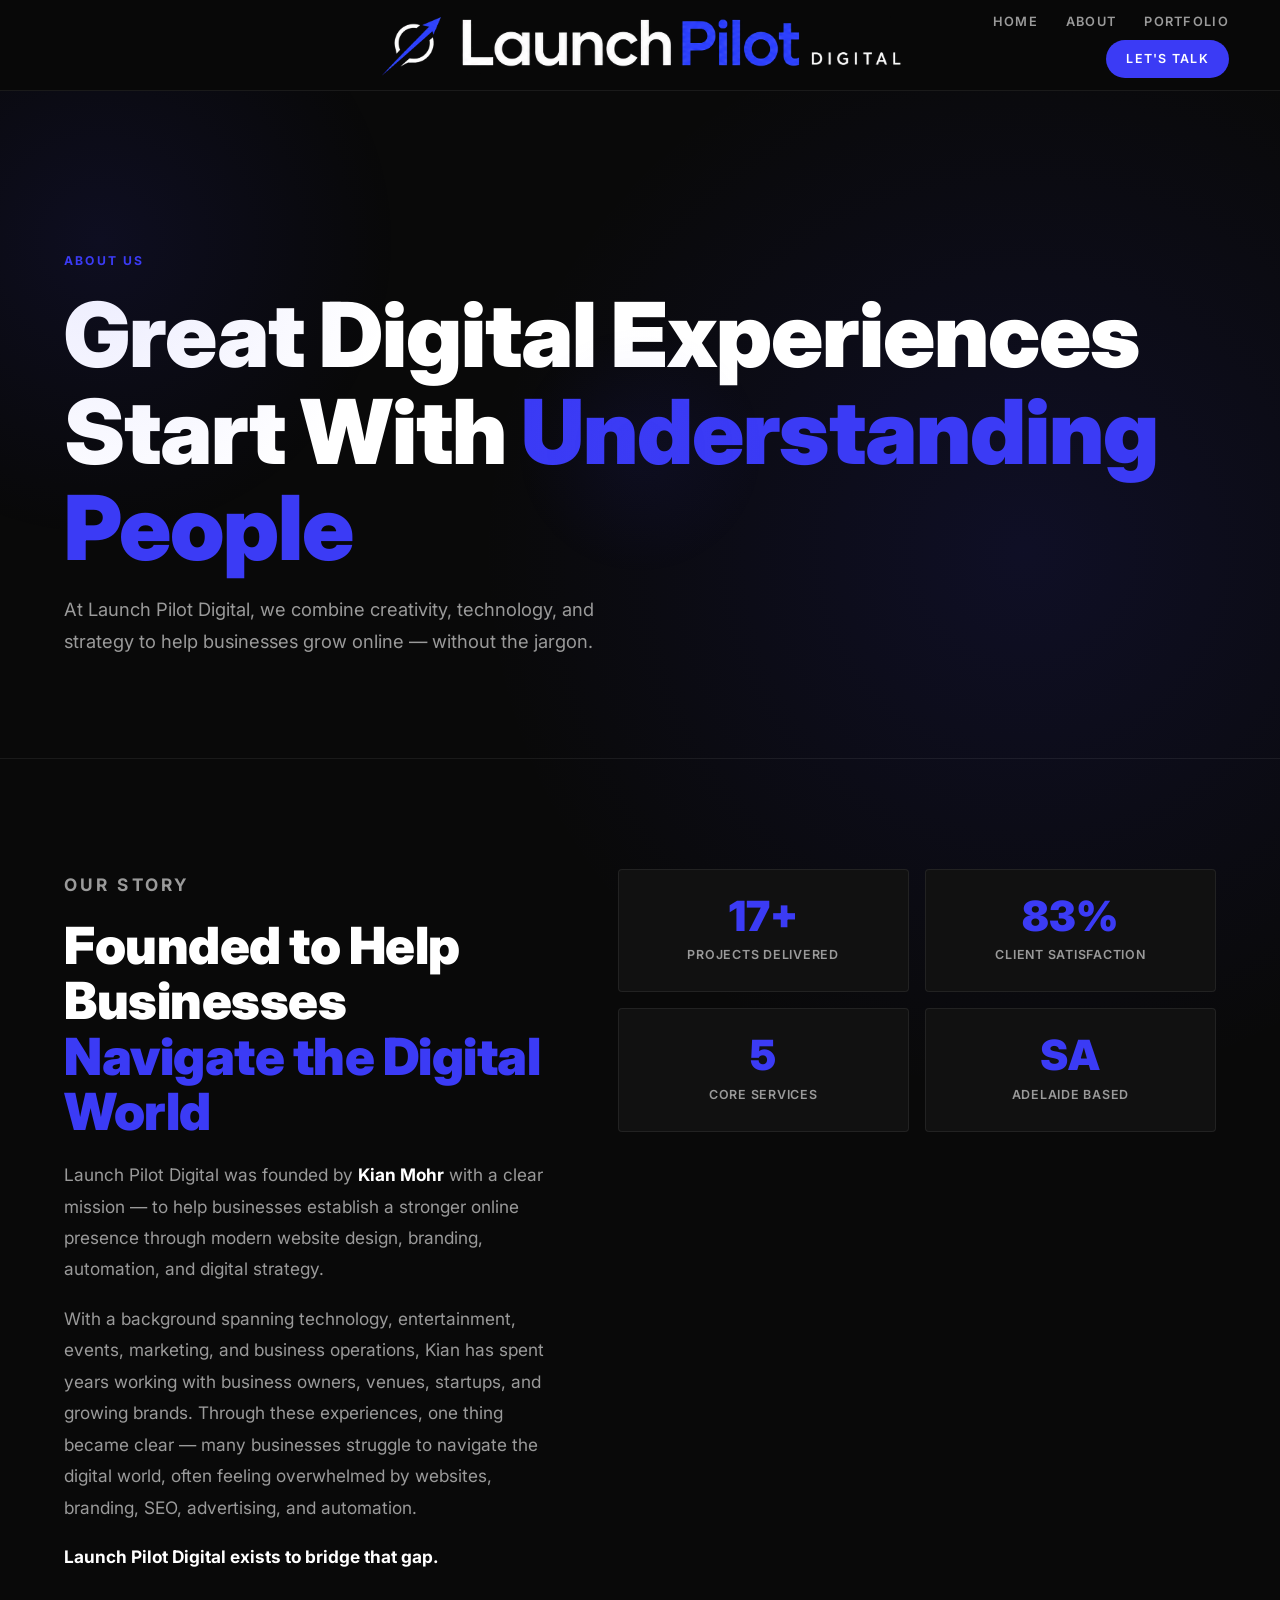
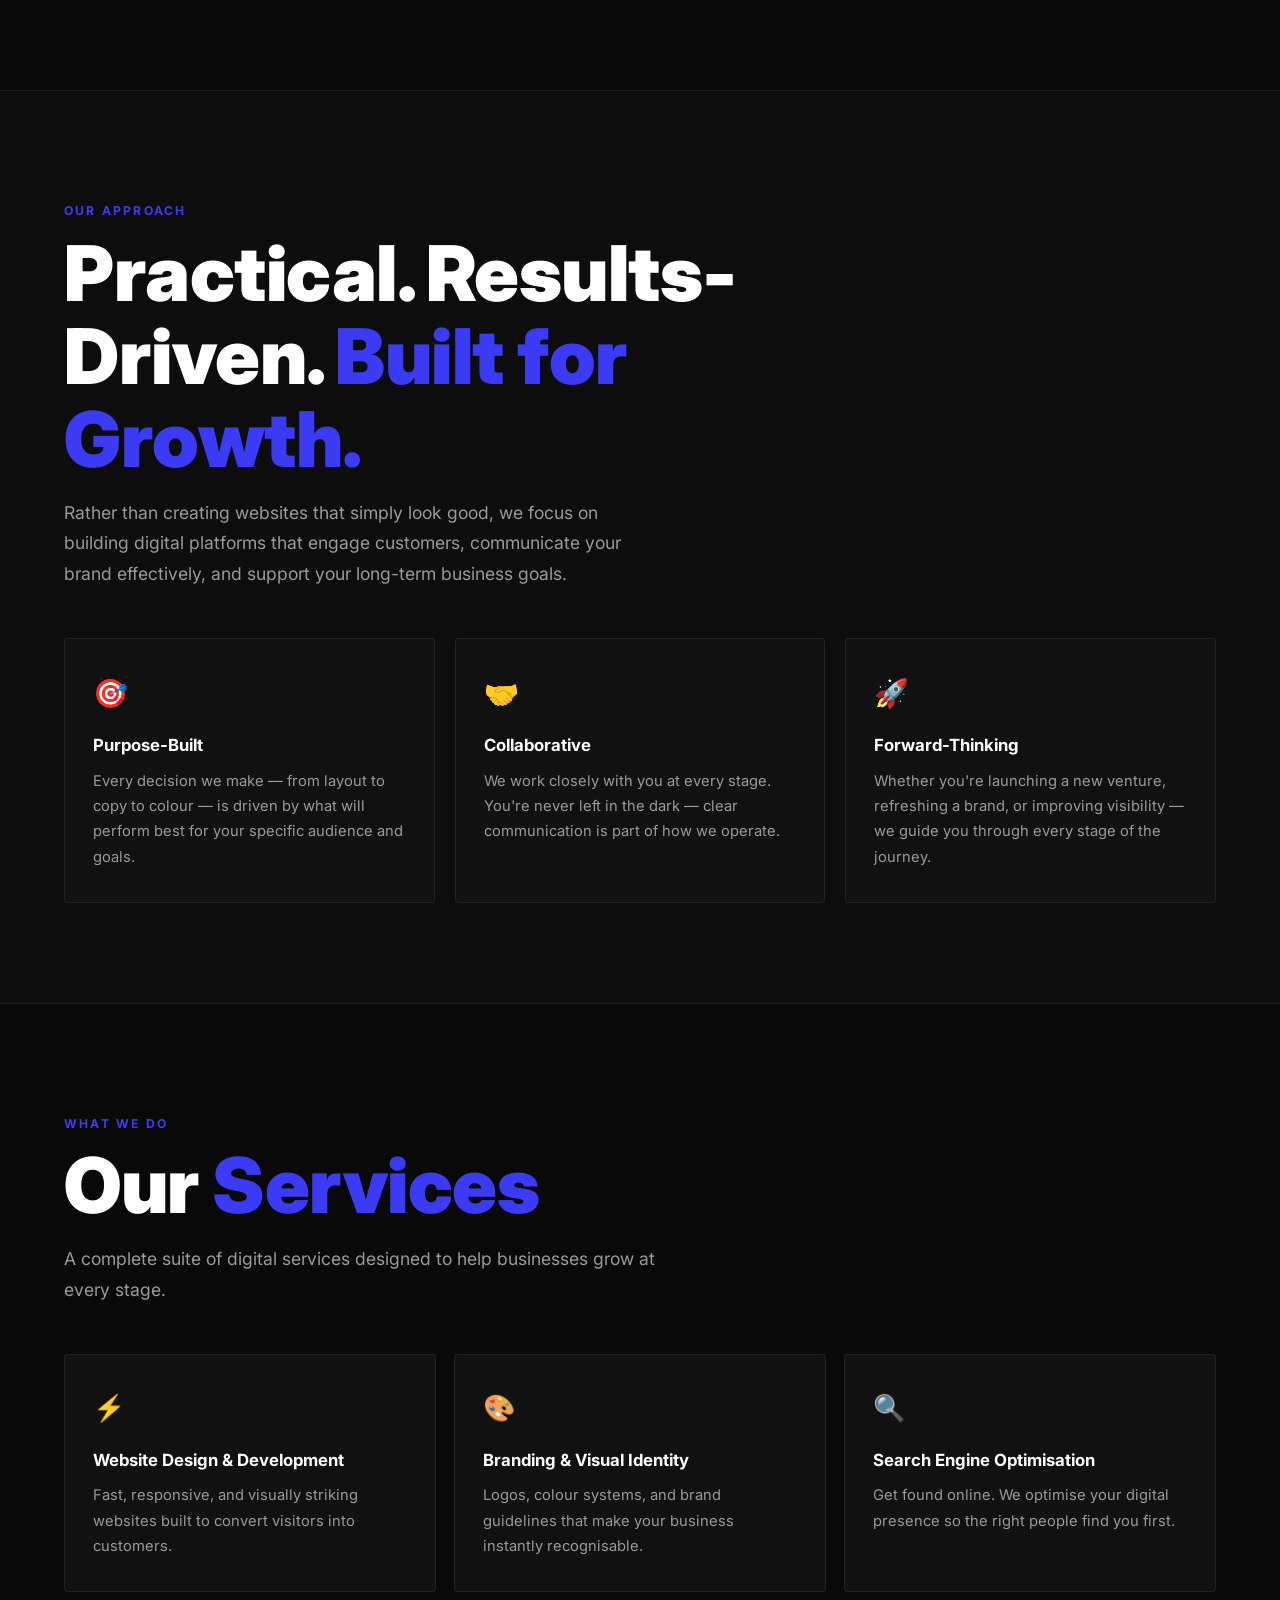
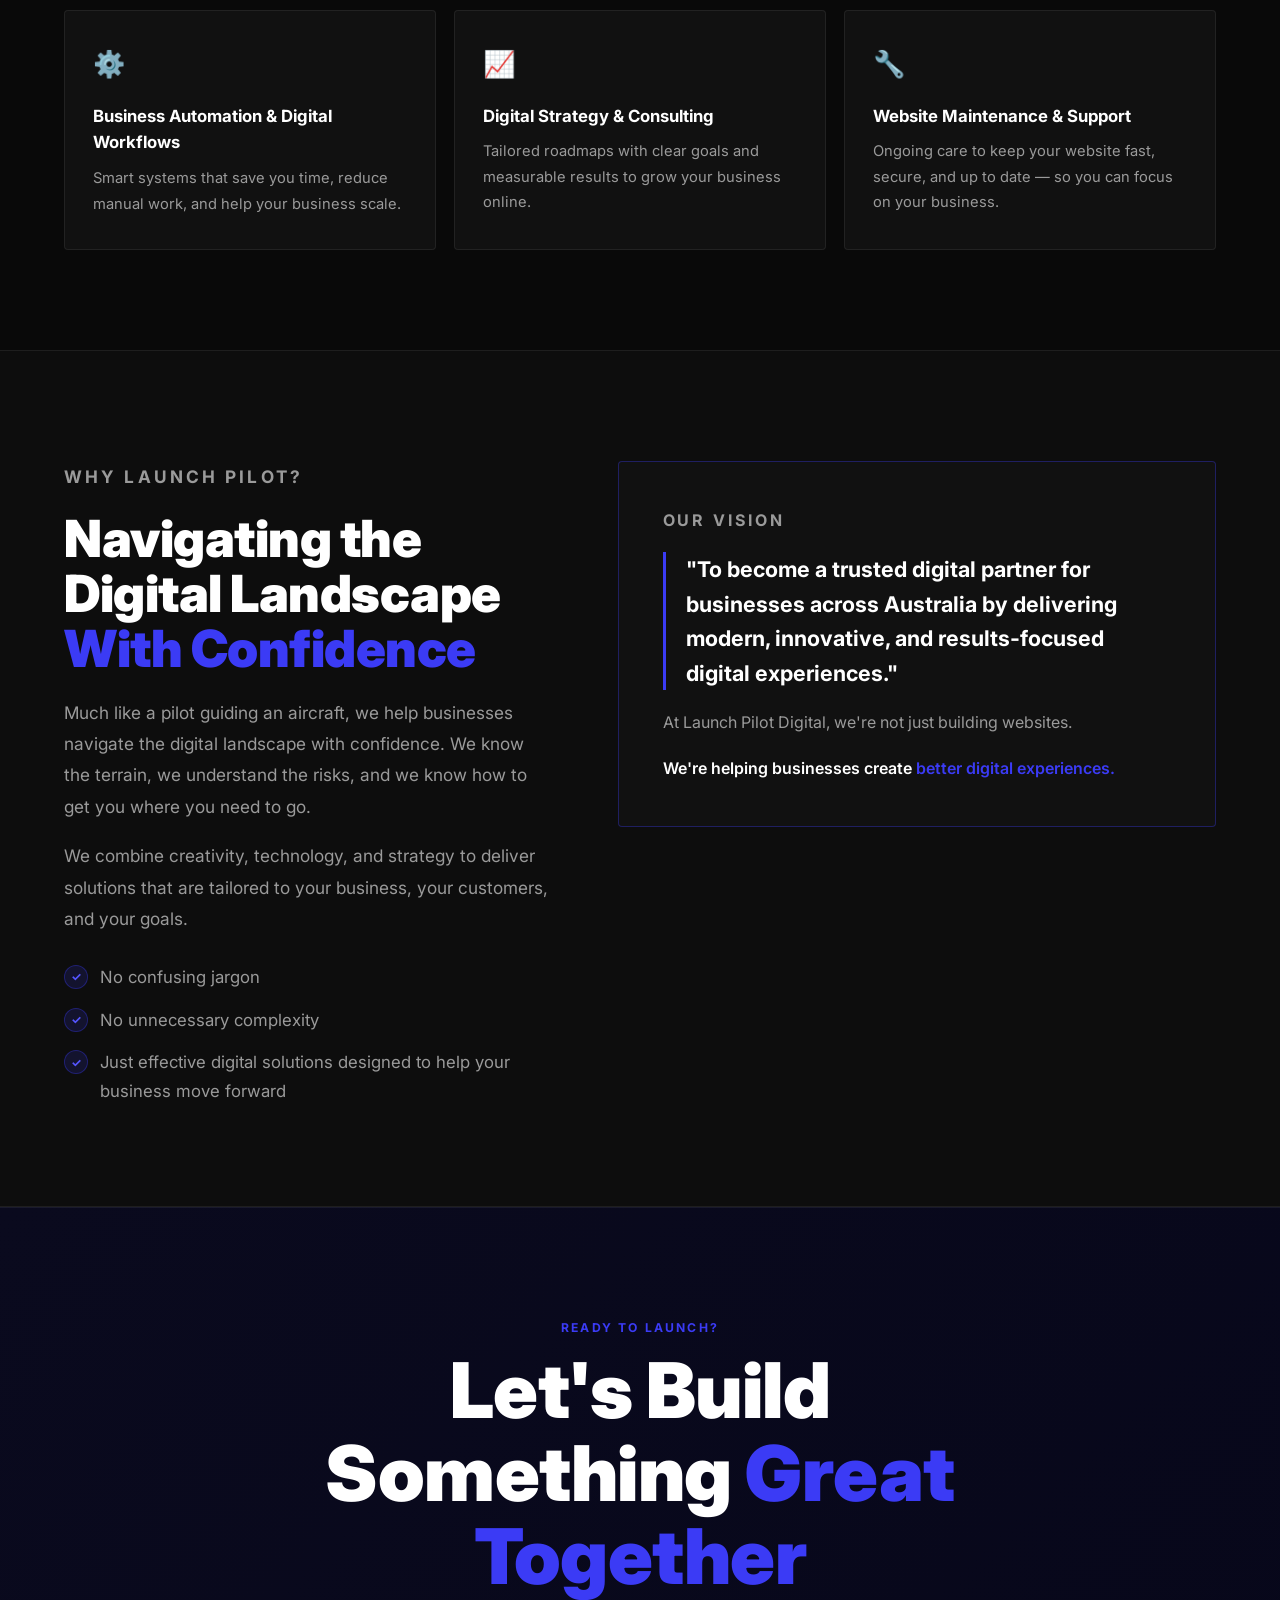
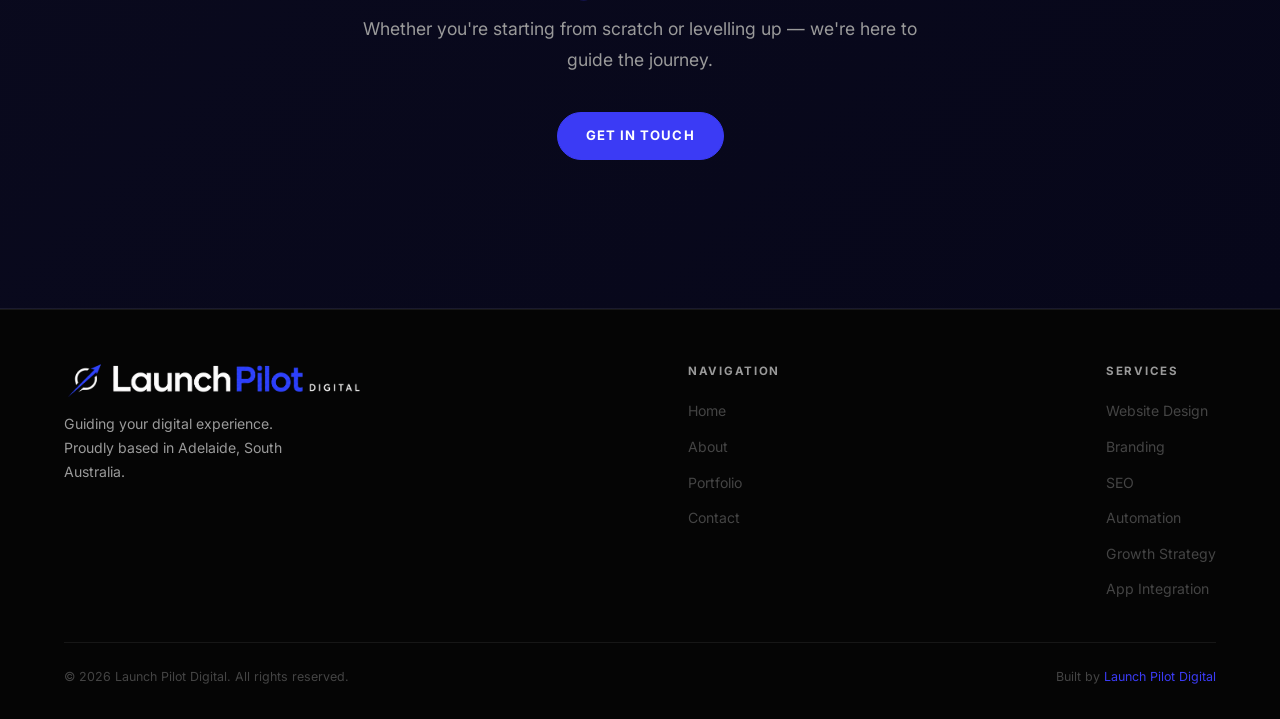
==== about.html @ cf360b80 "Initial commit — Launch Pilot Digital website Full site with home, about, portfolio, contact, and th" ====
<!DOCTYPE html>
<html lang="en">
<head>
  <meta charset="UTF-8">
  <meta name="viewport" content="width=device-width, initial-scale=1.0">
  <title>About | Launch Pilot Digital</title>
  <meta name="description" content="Learn about Launch Pilot Digital — founded by Kian Mohr to help businesses establish a stronger online presence through modern website design, branding, and digital strategy.">
  <link rel="preconnect" href="https://fonts.googleapis.com">
  <link rel="preconnect" href="https://fonts.gstatic.com" crossorigin>
  <link href="https://fonts.googleapis.com/css2?family=Inter:wght@400;500;600;700;800;900&display=swap" rel="stylesheet">
  <link rel="stylesheet" href="css/style.css">
</head>
<body>

  <div class="site-wrap">

  <!-- HEADER -->
  <header class="site-header">
    <button class="nav-toggle" id="navToggle" aria-label="Open navigation" aria-expanded="false">
      <span></span><span></span><span></span>
    </button>
    <a href="index.html" class="header-logo">
      <img src="Assets/LaunchPilot Digital Long No Background Heading.png" alt="Launch Pilot Digital">
    </a>
    <nav class="nav" aria-label="Main navigation">
      <a href="index.html">Home</a>
      <a href="about.html">About</a>
      <a href="portfolio.html">Portfolio</a>
      <a href="contact.html" class="nav-cta">Let's Talk</a>
    </nav>
  </header>

  <!-- MOBILE MENU -->
  <div class="mobile-menu" id="mobileMenu">
    <a href="index.html"           onclick="closeMenu()">Home</a>
    <a href="about.html"           onclick="closeMenu()">About</a>
    <a href="portfolio.html"       onclick="closeMenu()">Portfolio</a>
    <a href="contact.html"         onclick="closeMenu()">Contact</a>
  </div>

  <main>

    <!-- PAGE HERO -->
    <section class="page-hero">
      <p class="eyebrow">About Us</p>
      <h1>Great Digital Experiences Start With <span>Understanding People</span></h1>
      <p>At Launch Pilot Digital, we combine creativity, technology, and strategy to help businesses grow online — without the jargon.</p>
    </section>

    <div class="divider"></div>

    <!-- FOUNDING STORY -->
    <section class="section">
      <div class="about-grid">
        <div class="about-text fade-up">
          <p class="eyebrow">Our Story</p>
          <h2>Founded to Help Businesses <span>Navigate the Digital World</span></h2>
          <p>Launch Pilot Digital was founded by <strong style="color: var(--white);">Kian Mohr</strong> with a clear mission — to help businesses establish a stronger online presence through modern website design, branding, automation, and digital strategy.</p>
          <p>With a background spanning technology, entertainment, events, marketing, and business operations, Kian has spent years working with business owners, venues, startups, and growing brands. Through these experiences, one thing became clear — many businesses struggle to navigate the digital world, often feeling overwhelmed by websites, branding, SEO, advertising, and automation.</p>
          <p><strong style="color: var(--white);">Launch Pilot Digital exists to bridge that gap.</strong></p>
        </div>
        <div class="about-stats fade-up">
          <div class="stat-card">
            <div class="num">20+</div>
            <div class="label">Projects Delivered</div>
          </div>
          <div class="stat-card">
            <div class="num">100%</div>
            <div class="label">Client Satisfaction</div>
          </div>
          <div class="stat-card">
            <div class="num">6</div>
            <div class="label">Core Services</div>
          </div>
          <div class="stat-card">
            <div class="num">SA</div>
            <div class="label">Adelaide Based</div>
          </div>
        </div>
      </div>
    </section>

    <!-- APPROACH -->
    <section class="section services-bg">
      <div class="section-heading">
        <p class="eyebrow">Our Approach</p>
        <h2>Practical. Results-Driven. <span>Built for Growth.</span></h2>
        <p>Rather than creating websites that simply look good, we focus on building digital platforms that engage customers, communicate your brand effectively, and support your long-term business goals.</p>
      </div>
      <div class="approach-grid fade-up">
        <div class="approach-item">
          <div class="approach-icon">🎯</div>
          <h3>Purpose-Built</h3>
          <p>Every decision we make — from layout to copy to colour — is driven by what will perform best for your specific audience and goals.</p>
        </div>
        <div class="approach-item">
          <div class="approach-icon">🤝</div>
          <h3>Collaborative</h3>
          <p>We work closely with you at every stage. You're never left in the dark — clear communication is part of how we operate.</p>
        </div>
        <div class="approach-item">
          <div class="approach-icon">🚀</div>
          <h3>Forward-Thinking</h3>
          <p>Whether you're launching a new venture, refreshing a brand, or improving visibility — we guide you through every stage of the journey.</p>
        </div>
      </div>
    </section>

    <!-- WHAT WE DO -->
    <section class="section">
      <div class="section-heading">
        <p class="eyebrow">What We Do</p>
        <h2>Our <span>Services</span></h2>
        <p>A complete suite of digital services designed to help businesses grow at every stage.</p>
      </div>
      <div class="services-grid">
        <div class="service-card fade-up">
          <div class="service-icon">⚡</div>
          <h3>Website Design &amp; Development</h3>
          <p>Fast, responsive, and visually striking websites built to convert visitors into customers.</p>
        </div>
        <div class="service-card fade-up">
          <div class="service-icon">🎨</div>
          <h3>Branding &amp; Visual Identity</h3>
          <p>Logos, colour systems, and brand guidelines that make your business instantly recognisable.</p>
        </div>
        <div class="service-card fade-up">
          <div class="service-icon">🔍</div>
          <h3>Search Engine Optimisation</h3>
          <p>Get found online. We optimise your digital presence so the right people find you first.</p>
        </div>
        <div class="service-card fade-up">
          <div class="service-icon">⚙️</div>
          <h3>Business Automation &amp; Digital Workflows</h3>
          <p>Smart systems that save you time, reduce manual work, and help your business scale.</p>
        </div>
        <div class="service-card fade-up">
          <div class="service-icon">📈</div>
          <h3>Digital Strategy &amp; Consulting</h3>
          <p>Tailored roadmaps with clear goals and measurable results to grow your business online.</p>
        </div>
        <div class="service-card fade-up">
          <div class="service-icon">🔧</div>
          <h3>Website Maintenance &amp; Support</h3>
          <p>Ongoing care to keep your website fast, secure, and up to date — so you can focus on your business.</p>
        </div>
      </div>
    </section>

    <!-- WHY LAUNCH PILOT -->
    <section class="section services-bg">
      <div class="about-grid">
        <div class="about-text fade-up">
          <p class="eyebrow">Why Launch Pilot?</p>
          <h2>Navigating the Digital Landscape <span>With Confidence</span></h2>
          <p>Much like a pilot guiding an aircraft, we help businesses navigate the digital landscape with confidence. We know the terrain, we understand the risks, and we know how to get you where you need to go.</p>
          <p>We combine creativity, technology, and strategy to deliver solutions that are tailored to your business, your customers, and your goals.</p>
          <div class="no-fluff-list">
            <div class="no-fluff-item">
              <span class="no-fluff-check">✓</span>
              <p>No confusing jargon</p>
            </div>
            <div class="no-fluff-item">
              <span class="no-fluff-check">✓</span>
              <p>No unnecessary complexity</p>
            </div>
            <div class="no-fluff-item">
              <span class="no-fluff-check">✓</span>
              <p>Just effective digital solutions designed to help your business move forward</p>
            </div>
          </div>
        </div>
        <div class="vision-card fade-up">
          <p class="eyebrow">Our Vision</p>
          <blockquote>
            "To become a trusted digital partner for businesses across Australia by delivering modern, innovative, and results-focused digital experiences."
          </blockquote>
          <p>At Launch Pilot Digital, we're not just building websites.</p>
          <p class="vision-tagline">We're helping businesses create <span>better digital experiences.</span></p>
        </div>
      </div>
    </section>

    <!-- CTA BAND -->
    <section class="section cta-band">
      <div class="section-heading centered">
        <p class="eyebrow">Ready to Launch?</p>
        <h2>Let's Build Something <span>Great Together</span></h2>
        <p>Whether you're starting from scratch or levelling up — we're here to guide the journey.</p>
        <a class="button primary" href="contact.html">Get In Touch</a>
      </div>
    </section>

  </main>

  <!-- FOOTER -->
  <footer>
    <div class="footer-brand">
      <img src="Assets/LaunchPilot Digital Long No Background Heading.png" alt="Launch Pilot Digital">
      <p>Guiding your digital experience. Proudly based in Adelaide, South Australia.</p>
    </div>
    <div class="footer-col">
      <h4>Navigation</h4>
      <ul>
        <li><a href="index.html">Home</a></li>
        <li><a href="about.html">About</a></li>
        <li><a href="portfolio.html">Portfolio</a></li>
        <li><a href="contact.html">Contact</a></li>
      </ul>
    </div>
    <div class="footer-col">
      <h4>Services</h4>
      <ul>
        <li><a href="#">Website Design</a></li>
        <li><a href="#">Branding</a></li>
        <li><a href="#">SEO</a></li>
        <li><a href="#">Automation</a></li>
        <li><a href="#">Growth Strategy</a></li>
        <li><a href="#">App Integration</a></li>
      </ul>
    </div>
    <div class="footer-bottom">
      <p>&copy; 2026 Launch Pilot Digital. All rights reserved.</p>
      <p>Built by <a href="index.html">Launch Pilot Digital</a></p>
    </div>
  </footer>

  </div> <!-- /.site-wrap -->

  <script src="js/main.js"></script>
</body>
</html>
---- css/style.css ----
/* === Variables === */
:root {
  --bg:          #090909;
  --bg-2:        #0d0d0d;
  --bg-card:     #111111;
  --white:       #ffffff;
  --grey:        #9a9a9a;
  --grey-dim:    #444444;
  --blue:        #3b3bf5;
  --blue-bright: #5555ff;
  --blue-dim:    rgba(59, 59, 245, 0.14);
  --blue-glow:   rgba(59, 59, 245, 0.35);
  --border:      rgba(255, 255, 255, 0.07);
  --border-blue: rgba(59, 59, 245, 0.35);
  --shadow:      0 18px 48px rgba(59, 59, 245, 0.1);
  --radius:      4px;
  --transition:  0.22s ease;
}

/* === Space Intro === */
#space-intro {
  position: fixed;
  inset: 0;
  background: #000;
  z-index: 10000;
  pointer-events: none;
  transition: opacity 0.6s ease;
}

#space-intro canvas {
  position: absolute;
  inset: 0;
  width: 100%;
  height: 100%;
}

@keyframes space-land {
  from { transform: scale(1.18); filter: blur(8px); }
  to   { transform: scale(1);    filter: blur(0px); }
}

.site-wrap {
  transform-origin: 50vw 50vh;
}

.site-wrap.space-landing {
  animation: space-land 0.9s cubic-bezier(0.22, 1, 0.36, 1) both;
}

@keyframes page-zoom-in {
  from { opacity: 0; transform: scale(0.94); filter: blur(4px); }
  to   { opacity: 1; transform: scale(1);    filter: blur(0px); }
}

.site-wrap.transition-entry {
  animation: page-zoom-in 0.45s cubic-bezier(0.22, 1, 0.36, 1) both;
}

/* === Page Transition Wipe === */

/* Exit — dark cover sweeps over current page */
#page-wipe {
  position: fixed;
  inset: 0;
  z-index: 10000;
  pointer-events: none;
  background: #06060f;
  clip-path: inset(0 100% 0 0);
  animation: wipe-cover 0.4s cubic-bezier(0.76, 0, 0.24, 1) forwards;
}

@keyframes wipe-cover {
  from { clip-path: inset(0 100% 0 0); }
  to   { clip-path: inset(0 0%   0 0); }
}

/* Entry — dark cover overlay sweeps off the new page left to right */
#wipe-entry-cover {
  position: fixed;
  inset: 0;
  background: #06060f;
  z-index: 9999;
  pointer-events: none;
  animation: wipe-entry-exit 0.55s cubic-bezier(0.76, 0, 0.24, 1) forwards;
}

@keyframes wipe-entry-exit {
  from { clip-path: inset(0 0% 0 0%); }
  to   { clip-path: inset(0 0% 0 100%); }
}

/* Glowing blue leading edge */
#wipe-edge {
  position: fixed;
  top: 0;
  bottom: 0;
  left: 0;
  width: 4px;
  background: linear-gradient(180deg, rgba(130, 80, 255, 0.9), var(--blue), rgba(130, 80, 255, 0.9));
  box-shadow: 0 0 12px rgba(59, 59, 245, 1), 0 0 36px rgba(59, 59, 245, 0.7), 0 0 72px rgba(59, 59, 245, 0.3);
  z-index: 10001;
  pointer-events: none;
  animation: wipe-edge-move 0.55s cubic-bezier(0.76, 0, 0.24, 1) both;
}

@keyframes wipe-edge-move {
  0%  { left: 0%;   opacity: 1; }
  88% { opacity: 1; }
  100%{ left: 100%; opacity: 0; }
}


/* === Back to Top === */
.back-to-top {
  position: fixed;
  bottom: 32px;
  right: 32px;
  width: 48px;
  height: 48px;
  background: var(--blue);
  border: none;
  border-radius: 50%;
  color: var(--white);
  font-size: 20px;
  cursor: pointer;
  display: flex;
  align-items: center;
  justify-content: center;
  z-index: 500;
  opacity: 0;
  transform: translateY(16px);
  transition: opacity 0.3s ease, transform 0.3s ease, background 0.2s ease, box-shadow 0.2s ease;
  pointer-events: none;
}

.back-to-top.visible {
  opacity: 1;
  transform: translateY(0);
  pointer-events: auto;
}

.back-to-top:hover {
  background: var(--blue-bright);
  box-shadow: 0 6px 20px var(--blue-glow);
}

/* === Scroll Progress Bar === */
.scroll-progress {
  position: fixed;
  top: 0;
  left: 0;
  right: 0;
  height: 3px;
  z-index: 9999;
  pointer-events: none;
}

.scroll-progress::before,
.scroll-progress::after {
  content: '';
  position: absolute;
  top: 0;
  height: 100%;
  width: 50%;
  background: var(--blue);
  box-shadow: 0 0 8px rgba(59, 59, 245, 0.8);
  transition: transform 0.1s linear;
}

.scroll-progress::before {
  left: 0;
  transform-origin: left;
  transform: scaleX(var(--progress, 0));
}

.scroll-progress::after {
  right: 0;
  transform-origin: right;
  transform: scaleX(var(--progress, 0));
}

/* === Cursor Glow === */
.cursor-glow {
  position: fixed;
  width: 250px;
  height: 250px;
  border-radius: 50%;
  background: radial-gradient(circle, rgba(59, 59, 245, 0.07) 0%, transparent 70%);
  pointer-events: none;
  z-index: 0;
  transform: translate(-50%, -50%);
  transition: opacity 0.4s;
  will-change: left, top;
}

/* === Reset === */
*, *::before, *::after { margin: 0; padding: 0; box-sizing: border-box; }

html { scroll-behavior: smooth; }

/* left blue accent bar — mirrors PLP's rose side bar */
body {
  margin: 0;
  color: var(--white);
  background:
    radial-gradient(circle at 80% 10%, rgba(59, 59, 245, 0.12), transparent 34rem),
    var(--bg);
  font-family: 'Inter', sans-serif;
  line-height: 1.6;
  overflow-x: hidden;
  animation: page-in 0.25s ease forwards;
}


@keyframes page-in {
  from { opacity: 0; }
  to   { opacity: 1; }
}

img { display: block; max-width: 100%; }
a   { color: inherit; text-decoration: none; }
ul  { list-style: none; }

/* === NAV — centered logo, nav right (mirrors PLP header) === */
.site-header {
  position: sticky;
  top: 0;
  z-index: 100;
  display: grid;
  grid-template-columns: 1fr auto 1fr;
  align-items: center;
  min-height: 76px;
  padding: 12px clamp(18px, 4vw, 56px) 12px clamp(32px, 4vw, 56px);
  background: rgba(9, 9, 9, 0.88);
  backdrop-filter: blur(16px);
  -webkit-backdrop-filter: blur(16px);
  border-bottom: 1px solid var(--border);
  transition: padding var(--transition);
}

.header-logo {
  grid-column: 2;
  display: flex;
  align-items: center;
}

.header-logo img {
  height: clamp(44px, 5vw, 64px);
  width: auto;
  display: block;
}

.nav {
  grid-column: 3;
  justify-self: end;
  display: flex;
  align-items: center;
  gap: 8px 28px;
  flex-wrap: wrap;
  justify-content: flex-end;
}

.nav a {
  font-size: 0.8rem;
  font-weight: 600;
  letter-spacing: 0.1em;
  text-transform: uppercase;
  color: var(--grey);
  transition: color var(--transition);
}

.nav a:hover { color: var(--white); }


.nav .nav-cta {
  color: var(--white);
  background: var(--blue);
  padding: 9px 20px;
  border-radius: 50px;
  font-size: 0.78rem;
  transition: background var(--transition), box-shadow var(--transition);
}

.nav .nav-cta:hover {
  background: var(--blue-bright);
  box-shadow: 0 6px 20px var(--blue-glow);
}

/* hamburger */
.nav-toggle {
  display: none;
  grid-column: 3;
  justify-self: end;
  flex-direction: column;
  justify-content: center;
  gap: 5px;
  background: none;
  border: none;
  cursor: pointer;
  padding: 8px;
}

.nav-toggle span {
  display: block;
  width: 22px;
  height: 2px;
  background: var(--white);
  border-radius: 2px;
  transition: transform 0.22s ease, opacity 0.15s ease;
}

.nav-toggle[aria-expanded="true"] span:nth-child(1) { transform: translateY(7px) rotate(45deg); }
.nav-toggle[aria-expanded="true"] span:nth-child(2) { opacity: 0; transform: scaleX(0); }
.nav-toggle[aria-expanded="true"] span:nth-child(3) { transform: translateY(-7px) rotate(-45deg); }

/* mobile menu */
.mobile-menu {
  display: none;
  position: fixed;
  inset: 0;
  background: var(--bg);
  z-index: 99;
  padding: 100px 40px 40px;
  flex-direction: column;
  gap: 28px;
}

.mobile-menu.open { display: flex; }

.mobile-menu a {
  font-size: 1.8rem;
  font-weight: 700;
  color: var(--grey);
  transition: color var(--transition);
}

.mobile-menu a:hover { color: var(--white); }

/* === Buttons === */
.button {
  display: inline-flex;
  align-items: center;
  justify-content: center;
  min-height: 48px;
  border: 1px solid var(--border-blue);
  border-radius: 50px;
  padding: 0 28px;
  font: 700 0.82rem/1.2 'Inter', sans-serif;
  letter-spacing: 0.08em;
  text-transform: uppercase;
  text-decoration: none;
  cursor: pointer;
  transition: background var(--transition), border-color var(--transition), color var(--transition), box-shadow var(--transition);
  will-change: transform;
}

.button.primary {
  color: var(--white);
  background: var(--blue);
  border-color: var(--blue);
}

.button.primary:hover {
  background: var(--blue-bright);
  border-color: var(--blue-bright);
  box-shadow: 0 8px 28px var(--blue-glow);
}

.button.secondary {
  color: var(--white);
  background: transparent;
  border-color: var(--border);
}

.button.secondary:hover {
  border-color: rgba(255, 255, 255, 0.3);
  background: rgba(255, 255, 255, 0.05);
}

/* === HERO — split layout matching PLP === */
.hero {
  display: grid;
  grid-template-columns: minmax(0, 0.9fr) minmax(320px, 1.1fr);
  gap: clamp(28px, 5vw, 72px);
  align-items: center;
  min-height: calc(100vh - 56px);
  padding: clamp(44px, 8vw, 88px) clamp(18px, 5vw, 72px) 36px clamp(32px, 5vw, 72px);
  position: relative;
  overflow: hidden;
}

#heroCanvas {
  position: absolute;
  inset: 0;
  width: 100%;
  height: 100%;
  pointer-events: none;
  z-index: 0;
}

.hero-copy, .hero-media { position: relative; z-index: 1; }

.hero-copy { max-width: 620px; }

.eyebrow {
  margin: 0 0 16px;
  color: var(--blue);
  font-size: 0.76rem;
  font-weight: 700;
  letter-spacing: 0.18em;
  text-transform: uppercase;
}

h1, h2 {
  overflow-wrap: anywhere;
}

h1 {
  margin: 0;
  color: var(--white);
  font-size: clamp(3.2rem, 9vw, 7rem);
  font-weight: 900;
  line-height: 1.05;
  letter-spacing: -1.5px;
}

h1 span { color: var(--blue); }

.hero-copy > p:not(.eyebrow) {
  max-width: 520px;
  margin: 24px 0 0;
  color: var(--grey);
  font-size: clamp(1rem, 1.6vw, 1.15rem);
  line-height: 1.8;
}

.hero-actions {
  display: flex;
  flex-wrap: wrap;
  gap: 12px;
  margin-top: 36px;
}

/* Hero right — visual panel */
.hero-media {
  position: relative;
  min-height: 540px;
  overflow: hidden;
  border: 1px solid var(--border-blue);
  border-radius: 0 0 0 80px;
  background:
    radial-gradient(circle at 50% 42%, rgba(59, 59, 245, 0.22) 0%, transparent 65%),
    repeating-linear-gradient(
      0deg,
      transparent,
      transparent 39px,
      rgba(59, 59, 245, 0.05) 39px,
      rgba(59, 59, 245, 0.05) 40px
    ),
    repeating-linear-gradient(
      90deg,
      transparent,
      transparent 39px,
      rgba(59, 59, 245, 0.05) 39px,
      rgba(59, 59, 245, 0.05) 40px
    ),
    #0a0a14;
  display: flex;
  align-items: center;
  justify-content: center;
  box-shadow: var(--shadow);
}

@keyframes breathe {
  0%, 100% {
    filter: drop-shadow(0 0 20px rgba(59, 59, 245, 0.35));
  }
  50% {
    filter: drop-shadow(0 0 36px rgba(59, 59, 245, 0.65));
  }
}


.hero-media img {
  width: clamp(180px, 55%, 300px);
  height: auto;
  border-radius: 16px;
  animation: breathe 4s ease-in-out infinite;
}

/* === INTRO BAND — fixed bottom strip (desktop) === */
.intro-band {
  display: flex;
  align-items: center;
  justify-content: center;
  flex-wrap: wrap;
  gap: 10px 0;
  padding: 14px clamp(18px, 5vw, 72px);
  background: var(--blue);
  color: var(--white);
  overflow: hidden;
  position: fixed;
  bottom: 0;
  left: 0;
  right: 0;
  z-index: 50;
}

/* Push page content up so footer isn't hidden behind the band */
body:has(.intro-band) footer {
  padding-bottom: calc(32px + 48px);
}

.intro-band span.divider {
  width: 5px;
  height: 5px;
  border-radius: 999px;
  background: rgba(255, 255, 255, 0.55);
  flex-shrink: 0;
  margin: 0 20px;
}

.intro-band p {
  margin: 0;
  font-size: clamp(0.82rem, 1.5vw, 1rem);
  font-weight: 700;
  letter-spacing: 0.12em;
  text-transform: uppercase;
  white-space: nowrap;
}

/* === SECTION UTILITIES === */
.section {
  padding: clamp(58px, 9vw, 110px) clamp(18px, 5vw, 72px) clamp(58px, 9vw, 100px) clamp(32px, 5vw, 72px);
}

.section-heading {
  max-width: 760px;
  margin-bottom: 48px;
}

.section-heading.centered {
  margin-left: auto;
  margin-right: auto;
  text-align: center;
}

.section-heading .eyebrow { margin-bottom: 12px; }

h2 {
  margin: 0;
  color: var(--white);
  font-size: clamp(2.4rem, 6vw, 4.8rem);
  font-weight: 900;
  line-height: 1.08;
  letter-spacing: -0.5px;
}

h2 span { color: var(--blue); }

.section-heading > p:not(.eyebrow) {
  margin-top: 16px;
  color: var(--grey);
  font-size: clamp(1rem, 1.6vw, 1.1rem);
  line-height: 1.75;
  max-width: 600px;
}

/* === SERVICES === */
.services-bg {
  background: var(--bg-2);
  border-top: 1px solid var(--border);
  border-bottom: 1px solid var(--border);
}

.services-grid {
  display: grid;
  grid-template-columns: repeat(3, minmax(0, 1fr));
  gap: 18px;
}

.service-card {
  border: 1px solid var(--border);
  background: var(--bg-card);
  border-radius: var(--radius);
  padding: 32px 28px;
  transition: border-color var(--transition), box-shadow var(--transition);
  will-change: transform;
}

.service-card:hover {
  border-color: var(--border-blue);
  transform: translateY(-4px);
  box-shadow: var(--shadow);
}

.service-icon {
  font-size: 26px;
  margin-bottom: 18px;
}

.service-card h3 {
  margin: 0 0 10px;
  color: var(--white);
  font-size: 1.05rem;
  font-weight: 700;
}

.service-card p {
  margin: 0;
  color: var(--grey);
  font-size: 0.92rem;
  line-height: 1.72;
}

/* === PORTFOLIO === */
.portfolio-grid {
  display: grid;
  grid-template-columns: repeat(3, minmax(0, 1fr));
  gap: 20px;
}

.portfolio-card {
  border: 1px solid var(--border);
  background: var(--bg-card);
  border-radius: var(--radius);
  overflow: hidden;
  transition: border-color var(--transition), box-shadow var(--transition);
  will-change: transform;
}

.portfolio-card:hover {
  border-color: var(--border-blue);
  transform: translateY(-6px);
  box-shadow: 0 20px 48px rgba(59, 59, 245, 0.14);
}

.browser-chrome {
  background: #161616;
  padding: 9px 14px;
  display: flex;
  align-items: center;
  gap: 6px;
  border-bottom: 1px solid rgba(255, 255, 255, 0.05);
}

.browser-dot { width: 10px; height: 10px; border-radius: 50%; }
.bd-red    { background: #FF5F57; }
.bd-yellow { background: #FFBD2E; }
.bd-green  { background: #28CA41; }

.browser-url {
  flex: 1;
  margin-left: 10px;
  background: rgba(255, 255, 255, 0.05);
  border-radius: 3px;
  height: 18px;
  font-size: 10px;
  color: var(--grey-dim);
  display: flex;
  align-items: center;
  padding: 0 8px;
  overflow: hidden;
  white-space: nowrap;
}

.portfolio-preview {
  height: 220px;
  position: relative;
  overflow: hidden;
  background: #0a0a0a;
}

.portfolio-preview iframe {
  width: 1280px;
  border: none;
  pointer-events: none;
  transform-origin: top left;
  display: block;
  position: absolute;
  top: 0;
  left: 0;
}

.portfolio-info { padding: 22px 22px 26px; }

.portfolio-info h3 {
  margin: 0 0 8px;
  color: var(--white);
  font-size: 1rem;
  font-weight: 700;
}

.portfolio-info p {
  margin: 0 0 18px;
  color: var(--grey);
  font-size: 0.88rem;
  line-height: 1.65;
}

.portfolio-link {
  display: inline-flex;
  align-items: center;
  gap: 6px;
  font-size: 0.82rem;
  font-weight: 700;
  letter-spacing: 0.06em;
  text-transform: uppercase;
  color: var(--blue);
  transition: gap var(--transition), color var(--transition);
}

.portfolio-link:hover { color: var(--blue-bright); gap: 10px; }

/* === CTA BAND === */
.cta-band {
  background: linear-gradient(135deg, #0a0a1e 0%, #07071a 100%);
  border-top: 1px solid var(--border);
  border-bottom: 1px solid var(--border);
  text-align: center;
}

.cta-band h2 { margin-bottom: 16px; }

.cta-band .section-heading > p:not(.eyebrow) {
  margin-left: auto;
  margin-right: auto;
  margin-bottom: 36px;
}

/* === FOOTER === */
footer {
  display: flex;
  flex-wrap: wrap;
  align-items: flex-start;
  justify-content: space-between;
  gap: 40px;
  padding: 52px clamp(18px, 5vw, 72px) 32px clamp(32px, 5vw, 72px);
  background: #050505;
  border-top: 1px solid var(--border);
}

.footer-brand img {
  height: 36px;
  margin-bottom: 14px;
}

.footer-brand p {
  font-size: 0.88rem;
  color: var(--grey);
  max-width: 240px;
  line-height: 1.7;
  margin: 0;
}

.footer-col h4 {
  font-size: 0.72rem;
  font-weight: 700;
  letter-spacing: 0.15em;
  text-transform: uppercase;
  color: var(--grey);
  margin-bottom: 18px;
}

.footer-col ul { display: flex; flex-direction: column; gap: 10px; }

.footer-col ul a {
  font-size: 0.88rem;
  color: var(--grey-dim);
  transition: color var(--transition);
}

.footer-col ul a:hover { color: var(--white); }

.footer-bottom {
  width: 100%;
  border-top: 1px solid var(--border);
  padding-top: 24px;
  display: flex;
  justify-content: space-between;
  align-items: center;
  flex-wrap: wrap;
  gap: 10px;
}

.footer-bottom p { font-size: 0.78rem; color: var(--grey-dim); margin: 0; }
.footer-bottom a  { color: var(--blue); }

/* === PAGE HERO (About & Contact) === */
.page-hero {
  padding: clamp(100px, 14vw, 160px) clamp(18px, 5vw, 72px) clamp(60px, 8vw, 100px) clamp(32px, 5vw, 72px);
  position: relative;
  overflow: hidden;
}

.page-hero::before {
  content: '';
  position: absolute;
  top: -150px; left: -200px;
  width: 600px; height: 600px;
  background: radial-gradient(circle, rgba(59, 59, 245, 0.1) 0%, transparent 70%);
  pointer-events: none;
}

.page-hero h1 {
  font-size: clamp(3rem, 7vw, 5.6rem);
  font-weight: 900;
  line-height: 1.08;
  letter-spacing: -1px;
  margin: 0 0 16px;
}

.page-hero > p:not(.eyebrow) {
  font-size: clamp(1rem, 1.6vw, 1.15rem);
  color: var(--grey);
  max-width: 600px;
  line-height: 1.75;
  margin: 0;
}

.divider { height: 1px; background: var(--border); }

/* === ABOUT === */
.about-grid {
  display: grid;
  grid-template-columns: minmax(0, 0.9fr) minmax(320px, 1.1fr);
  gap: clamp(28px, 5vw, 72px);
  align-items: start;
}

.about-text h2 { margin-bottom: 20px; font-size: clamp(2rem, 4vw, 3.2rem); }

.about-text p {
  color: var(--grey);
  font-size: clamp(1rem, 1.5vw, 1.08rem);
  line-height: 1.82;
  margin-bottom: 18px;
}

.about-stats {
  display: grid;
  grid-template-columns: 1fr 1fr;
  gap: 16px;
}

.stat-card {
  background: var(--bg-card);
  border: 1px solid var(--border);
  border-radius: var(--radius);
  padding: 26px 22px;
  text-align: center;
}

.stat-card .num {
  font-size: 2.6rem;
  font-weight: 900;
  color: var(--blue);
  line-height: 1;
  margin-bottom: 8px;
}

.stat-card .label {
  font-size: 0.78rem;
  color: var(--grey);
  font-weight: 600;
  letter-spacing: 0.06em;
  text-transform: uppercase;
}

/* values */
.values-grid {
  display: grid;
  grid-template-columns: repeat(2, minmax(0, 1fr));
  gap: 18px;
}

.value-card {
  background: var(--bg-card);
  border: 1px solid var(--border);
  border-radius: var(--radius);
  padding: 32px 28px;
  transition: border-color var(--transition);
}

.value-card:hover { border-color: var(--border-blue); }

.value-icon { font-size: 28px; margin-bottom: 14px; }

.value-card h3 { margin: 0 0 10px; font-size: 1.1rem; font-weight: 700; }

.value-card p { margin: 0; color: var(--grey); font-size: 0.92rem; line-height: 1.72; }

/* === CONTACT === */
.contact-grid {
  display: grid;
  grid-template-columns: minmax(0, 0.9fr) minmax(320px, 1.1fr);
  gap: clamp(28px, 5vw, 72px);
  align-items: start;
}

.contact-info h2 { margin-bottom: 16px; font-size: clamp(2rem, 4vw, 3.2rem); }

.contact-info > p {
  color: var(--grey);
  font-size: clamp(1rem, 1.5vw, 1.08rem);
  line-height: 1.82;
  margin-bottom: 36px;
}

.contact-detail {
  display: flex;
  align-items: flex-start;
  gap: 14px;
  margin-bottom: 22px;
}

.contact-icon {
  width: 42px;
  height: 42px;
  background: var(--blue-dim);
  border: 1px solid var(--border-blue);
  border-radius: 6px;
  display: flex;
  align-items: center;
  justify-content: center;
  font-size: 17px;
  flex-shrink: 0;
}

.contact-detail-text h4 { font-size: 0.82rem; font-weight: 700; margin-bottom: 3px; }

.contact-detail-text p { font-size: 0.9rem; color: var(--grey); margin: 0; }

/* form */
.contact-form-wrap {
  background: var(--bg-card);
  border: 1px solid var(--border);
  border-radius: var(--radius);
  padding: clamp(28px, 4vw, 44px);
}

.contact-form-wrap h3 { font-size: 1.3rem; font-weight: 700; margin-bottom: 28px; }

.form-row { display: grid; grid-template-columns: 1fr 1fr; gap: 16px; }

.form-group { margin-bottom: 16px; }

label {
  display: block;
  font-size: 0.72rem;
  font-weight: 700;
  letter-spacing: 0.1em;
  text-transform: uppercase;
  color: var(--grey);
  margin-bottom: 7px;
}

input, textarea, select {
  width: 100%;
  background: rgba(255, 255, 255, 0.04);
  border: 1px solid var(--border);
  border-radius: 3px;
  padding: 13px 14px;
  font: 500 0.95rem/1.5 'Inter', sans-serif;
  color: var(--white);
  transition: border-color var(--transition), background var(--transition);
  outline: none;
  -webkit-appearance: none;
  appearance: none;
}

input:focus, textarea:focus, select:focus {
  border-color: var(--blue);
  background: rgba(59, 59, 245, 0.05);
}

input::placeholder, textarea::placeholder { color: var(--grey-dim); }

textarea { resize: vertical; min-height: 130px; }

select option { background: #1a1a1a; color: var(--white); }

.form-submit {
  width: 100%;
  justify-content: center;
  margin-top: 6px;
  min-height: 52px;
  font-size: 0.88rem;
}

.form-status {
  margin: 12px 0 0;
  font-size: 0.88rem;
  line-height: 1.6;
  min-height: 1.4em;
}

/* === ABOUT — Approach grid === */
.approach-grid {
  display: grid;
  grid-template-columns: repeat(3, minmax(0, 1fr));
  gap: 20px;
  margin-top: 12px;
}

.approach-item {
  background: var(--bg-card);
  border: 1px solid var(--border);
  border-radius: var(--radius);
  padding: 32px 28px;
  transition: border-color var(--transition);
}

.approach-item:hover { border-color: var(--border-blue); }

.approach-icon {
  font-size: 28px;
  margin-bottom: 16px;
}

.approach-item h3 {
  margin: 0 0 10px;
  color: var(--white);
  font-size: 1.05rem;
  font-weight: 700;
}

.approach-item p {
  margin: 0;
  color: var(--grey);
  font-size: 0.92rem;
  line-height: 1.72;
}

/* === ABOUT — No fluff checklist === */
.no-fluff-list {
  margin-top: 28px;
  display: flex;
  flex-direction: column;
  gap: 14px;
}

.no-fluff-item {
  display: flex;
  align-items: flex-start;
  gap: 12px;
}

.no-fluff-check {
  flex-shrink: 0;
  width: 24px;
  height: 24px;
  background: var(--blue-dim);
  border: 1px solid var(--border-blue);
  border-radius: 50%;
  display: flex;
  align-items: center;
  justify-content: center;
  font-size: 12px;
  color: var(--blue-bright);
  font-weight: 700;
  margin-top: 2px;
}

.no-fluff-item p {
  margin: 0;
  color: var(--grey);
  font-size: clamp(1rem, 1.5vw, 1.05rem);
  line-height: 1.72;
}

/* === ABOUT — Vision card === */
.vision-card {
  background: var(--bg-card);
  border: 1px solid var(--border-blue);
  border-radius: var(--radius);
  padding: clamp(28px, 4vw, 44px);
  display: flex;
  flex-direction: column;
  gap: 18px;
}

.vision-card blockquote {
  font-size: clamp(1.1rem, 2vw, 1.35rem);
  font-weight: 700;
  color: var(--white);
  line-height: 1.6;
  margin: 0;
  border-left: 3px solid var(--blue);
  padding-left: 20px;
}

.vision-card > p {
  margin: 0;
  color: var(--grey);
  font-size: 1rem;
  line-height: 1.75;
}

.vision-tagline {
  font-size: 1.05rem;
  font-weight: 600;
  color: var(--white) !important;
}

.vision-tagline span { color: var(--blue); }

/* === THANK YOU PAGE === */
.thankyou-hero {
  min-height: calc(100vh - 76px);
  display: flex;
  flex-direction: column;
  align-items: center;
  justify-content: center;
  text-align: center;
  padding: clamp(60px, 10vw, 120px) clamp(18px, 5vw, 72px);
}

.thankyou-icon {
  width: 72px;
  height: 72px;
  border-radius: 50%;
  background: var(--blue-dim);
  border: 2px solid var(--border-blue);
  display: flex;
  align-items: center;
  justify-content: center;
  font-size: 28px;
  color: var(--blue-bright);
  margin-bottom: 28px;
  animation: pop-in 0.5s cubic-bezier(0.22, 1, 0.36, 1) both;
}

@keyframes pop-in {
  from { transform: scale(0.4); opacity: 0; }
  to   { transform: scale(1);   opacity: 1; }
}

.thankyou-hero h1 {
  font-size: clamp(2.8rem, 7vw, 5rem);
  margin: 0 0 20px;
}

.thankyou-hero > p:not(.eyebrow):not(.thankyou-redirect) {
  color: var(--grey);
  font-size: clamp(1rem, 1.6vw, 1.15rem);
  line-height: 1.8;
  max-width: 520px;
  margin: 0 0 36px;
}

.thankyou-actions {
  display: flex;
  flex-wrap: wrap;
  gap: 12px;
  justify-content: center;
  margin-bottom: 32px;
}

.thankyou-redirect {
  font-size: 0.82rem;
  color: var(--grey-dim);
  margin: 0;
}

/* === FADE UP === */
.fade-up {
  opacity: 0;
  transform: translateY(28px);
  transition: opacity 0.6s ease, transform 0.6s ease;
}

.fade-up.visible { opacity: 1; transform: translateY(0); }

/* === RESPONSIVE === */
@media (max-width: 980px) {
  .hero,
  .about-grid,
  .contact-grid {
    grid-template-columns: 1fr;
  }

  .hero { min-height: auto; }

  .hero-media { min-height: 360px; }

  .services-grid { grid-template-columns: 1fr 1fr; }

  .portfolio-grid { grid-template-columns: 1fr 1fr; }

  .values-grid { grid-template-columns: 1fr 1fr; }

  .approach-grid { grid-template-columns: 1fr 1fr; }
}

@media (max-width: 680px), (orientation: landscape) and (max-height: 500px) {
  .site-header { display: flex; justify-content: center; position: relative; }

  .header-logo { grid-column: unset; position: static; transform: none; justify-content: center; }

  .nav { display: none; }

  .nav-toggle { display: flex; position: absolute; right: clamp(18px, 4vw, 40px); top: 0; height: 56px; align-items: center; }

  .services-grid { grid-template-columns: 1fr; }

  .portfolio-grid { grid-template-columns: 1fr; }

  .values-grid { grid-template-columns: 1fr; }

  .approach-grid { grid-template-columns: 1fr; }

  .about-stats { grid-template-columns: 1fr 1fr; }

  .form-row { grid-template-columns: 1fr; }

  .intro-band {
    position: static;
    flex-direction: row;
    flex-wrap: wrap;
    justify-content: center;
    gap: 10px 16px;
    padding: 16px 20px;
  }

  .intro-band span.divider { display: none; }

  .intro-band p { white-space: normal; text-align: center; }

  body:has(.intro-band) footer { padding-bottom: 32px; }

  .footer { flex-direction: column; }

  .footer-bottom { flex-direction: column; text-align: center; }

  .hero-actions { flex-direction: column; }

  .button { width: 100%; }
}
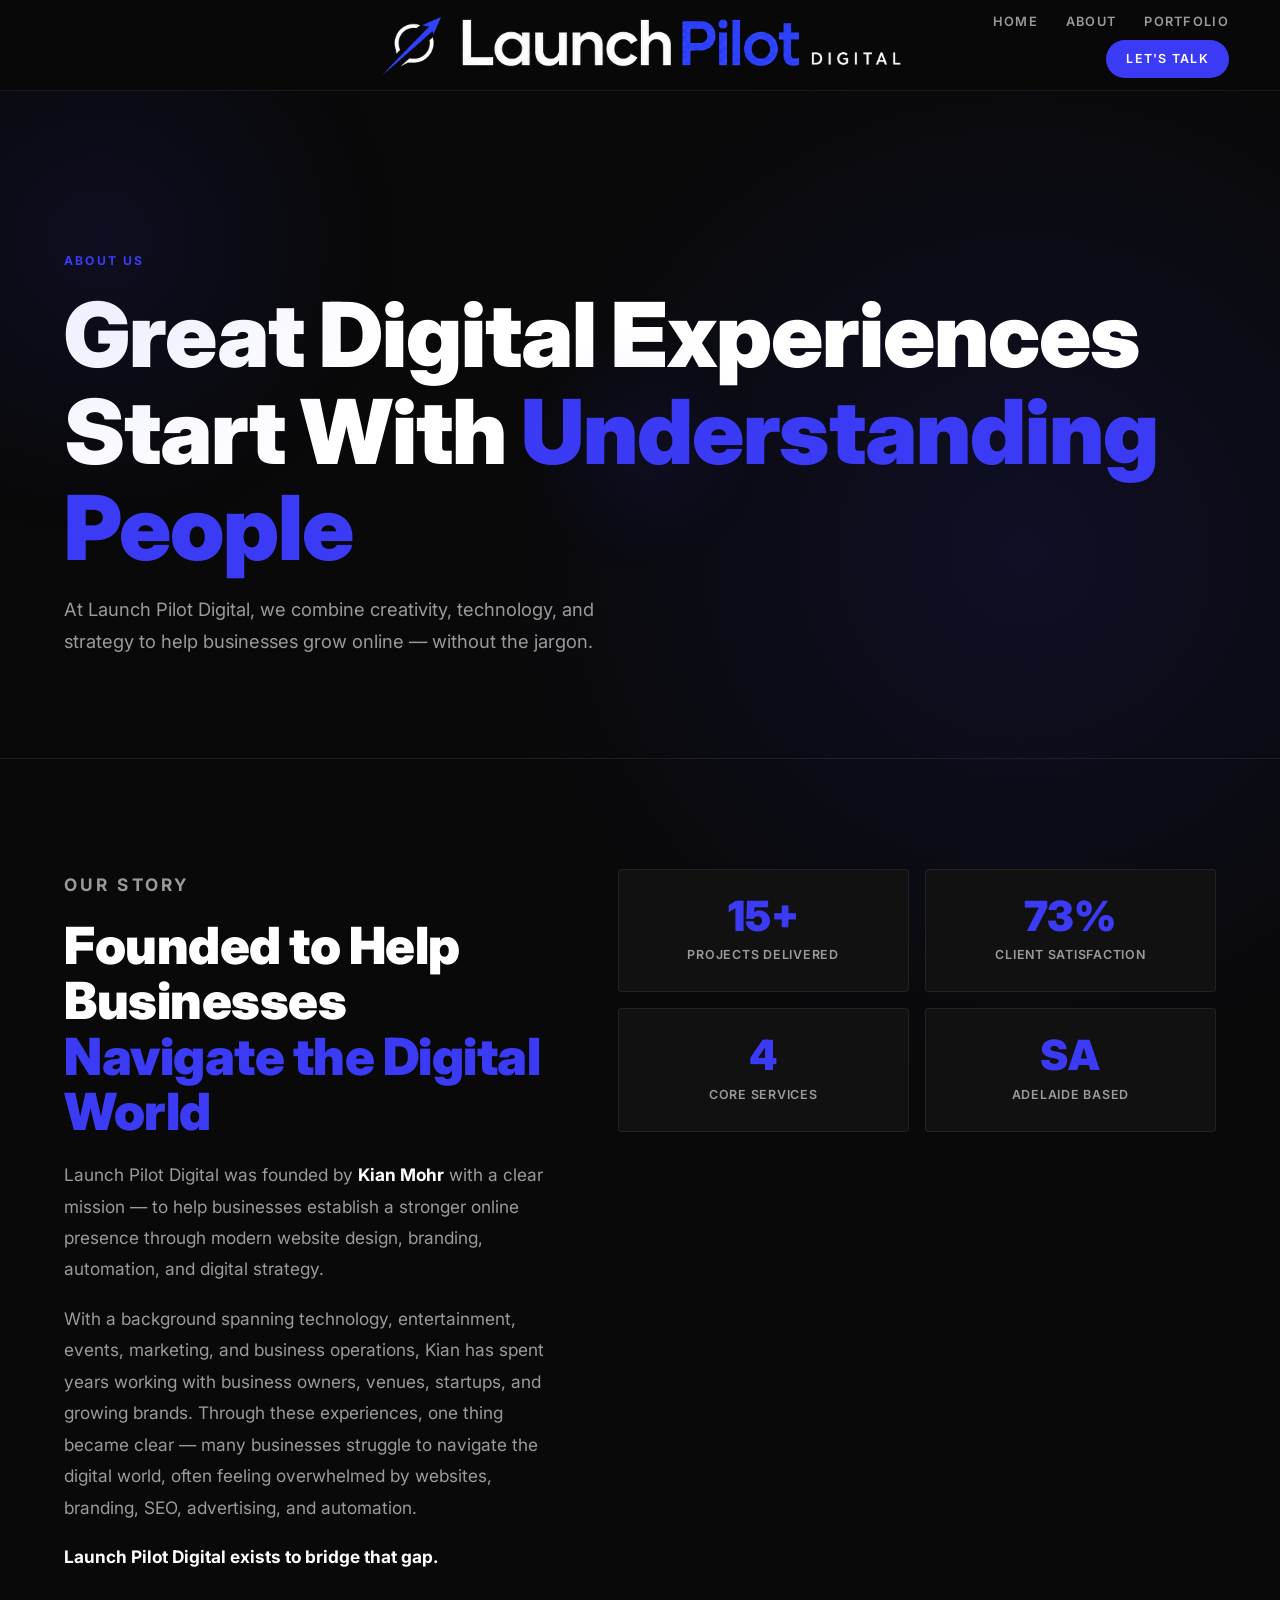
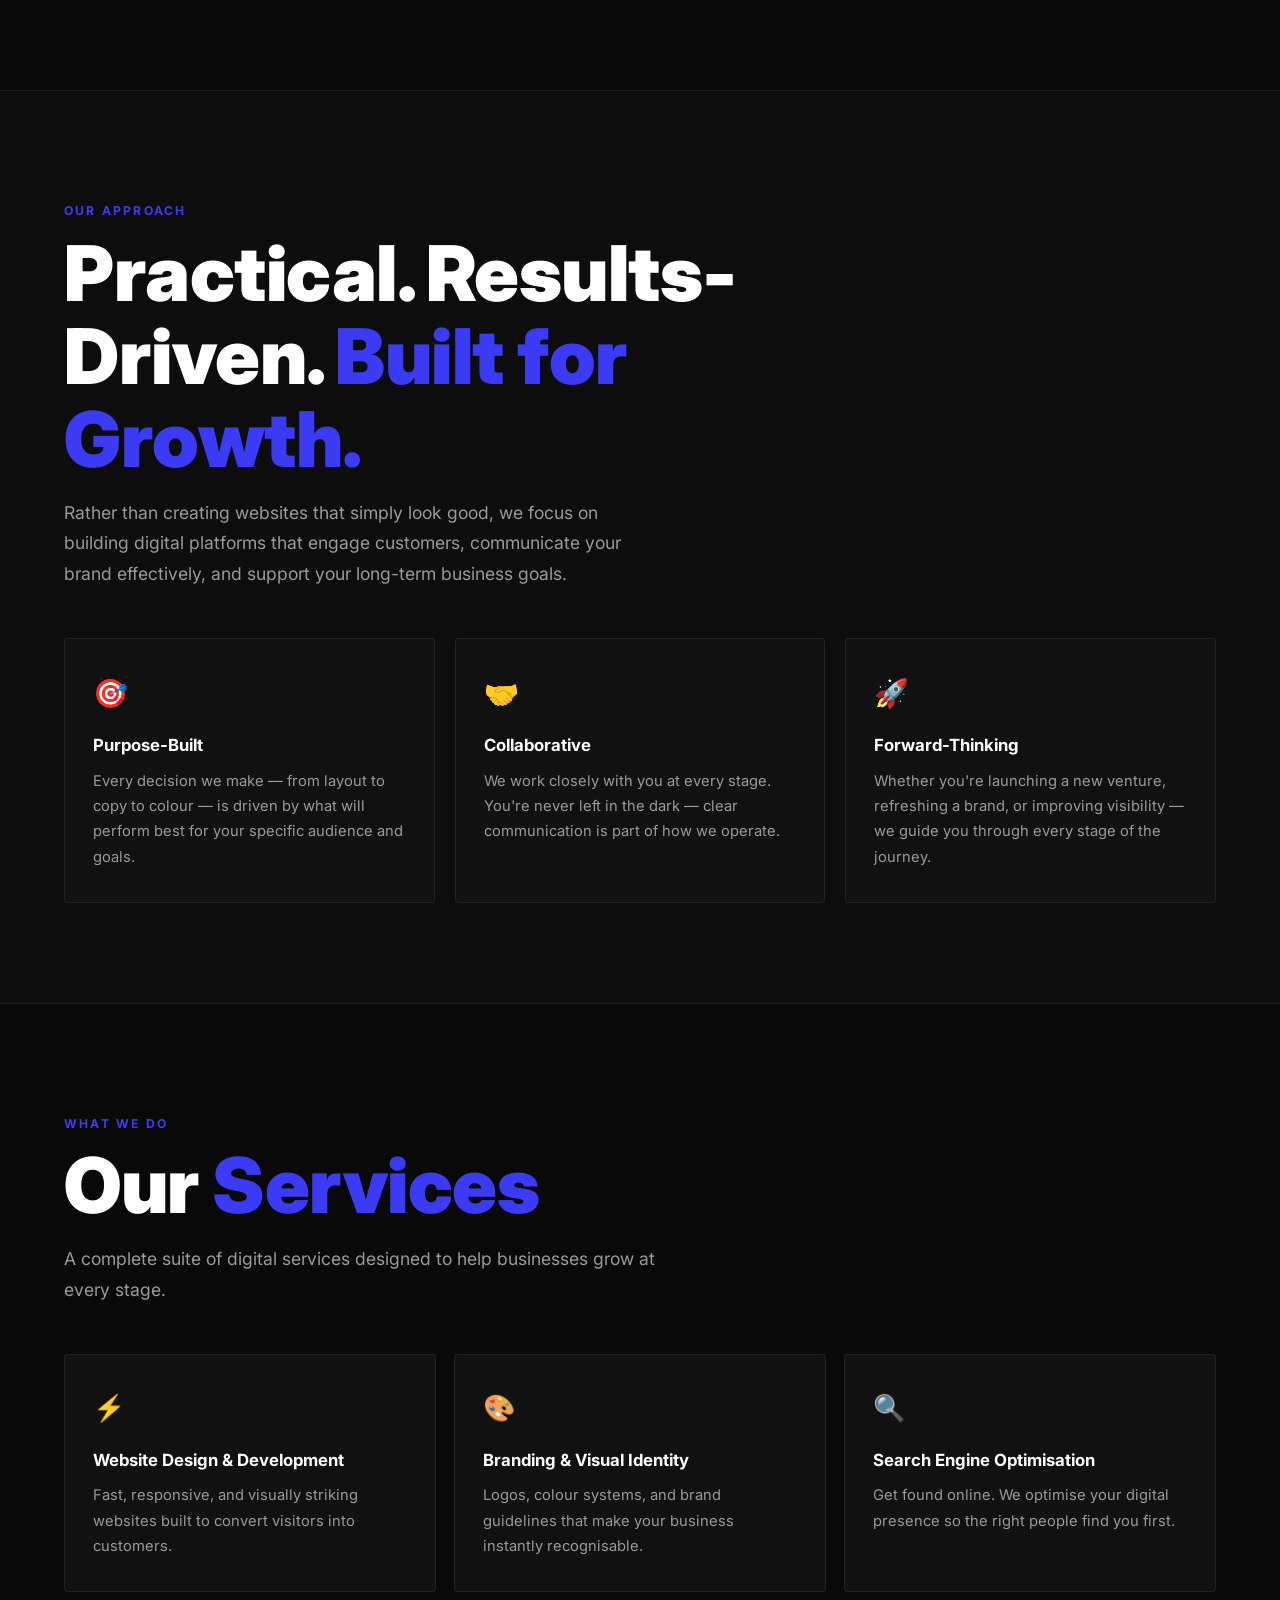
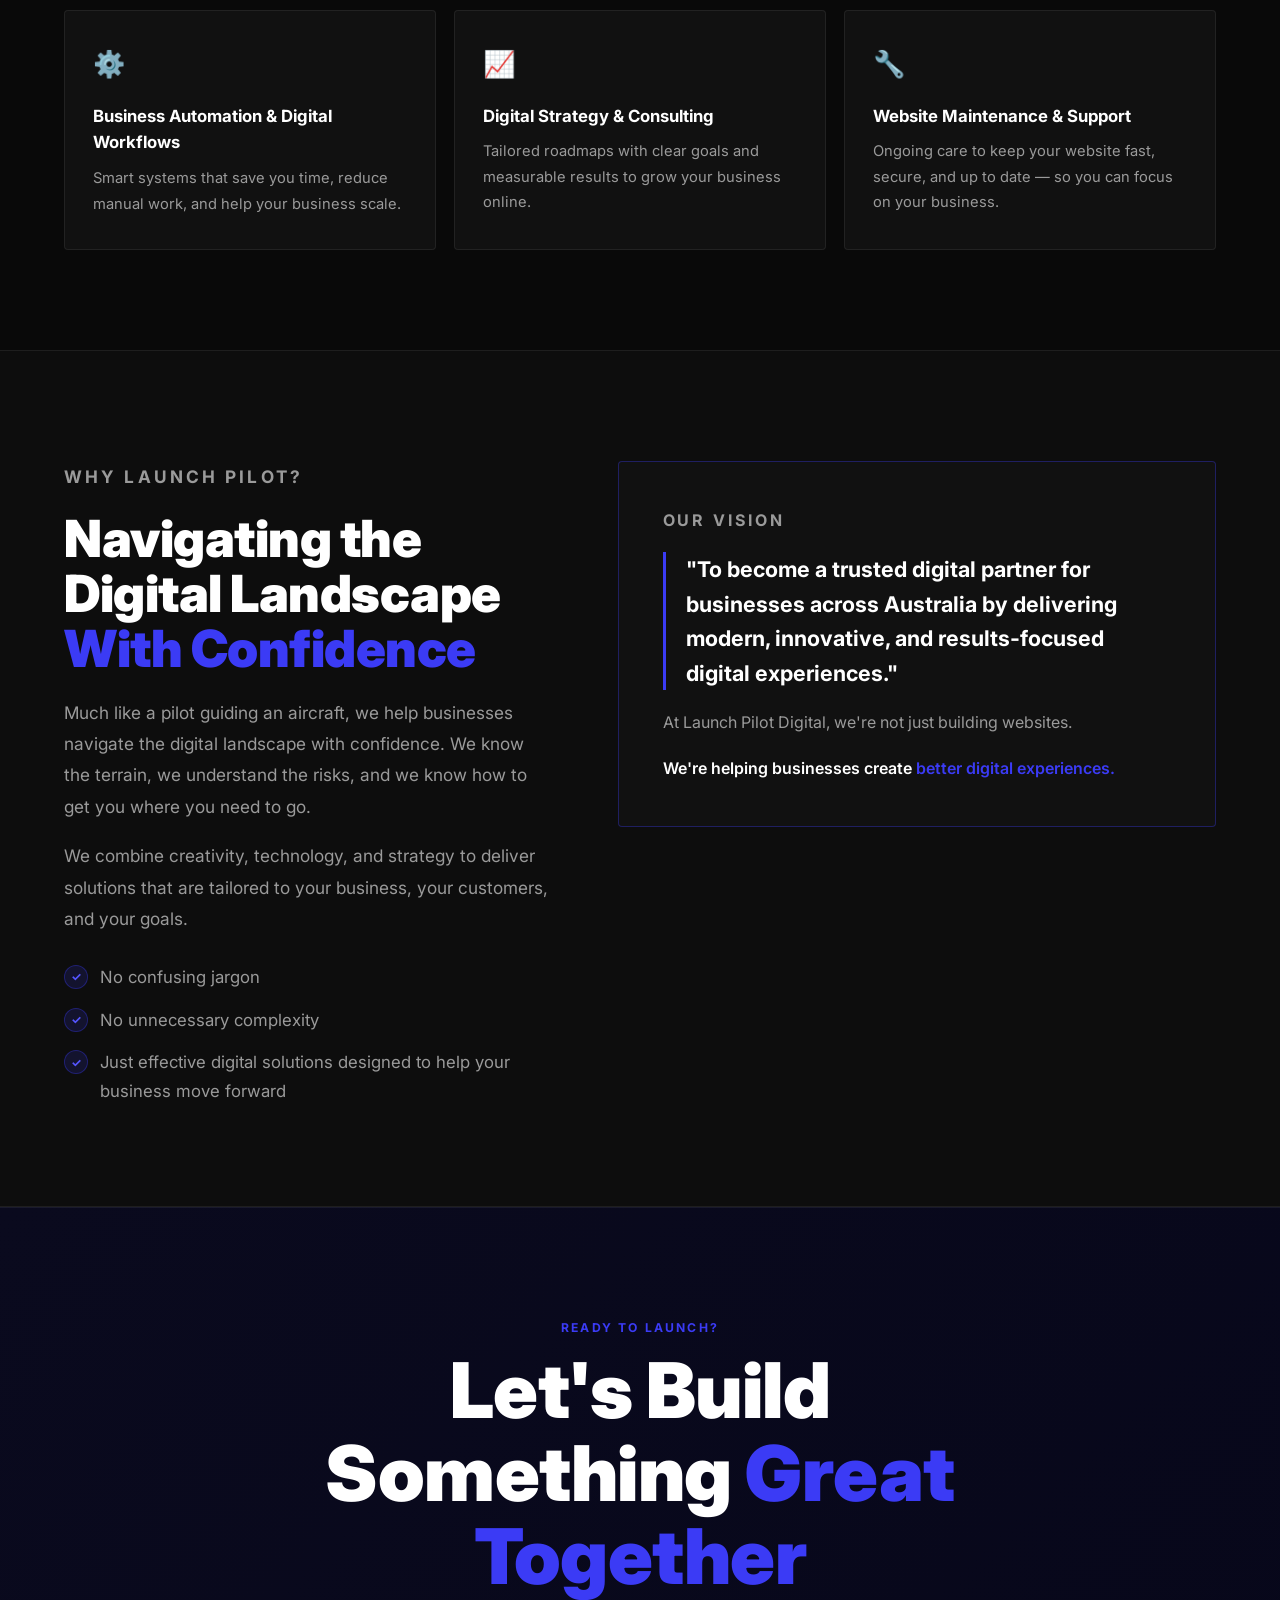
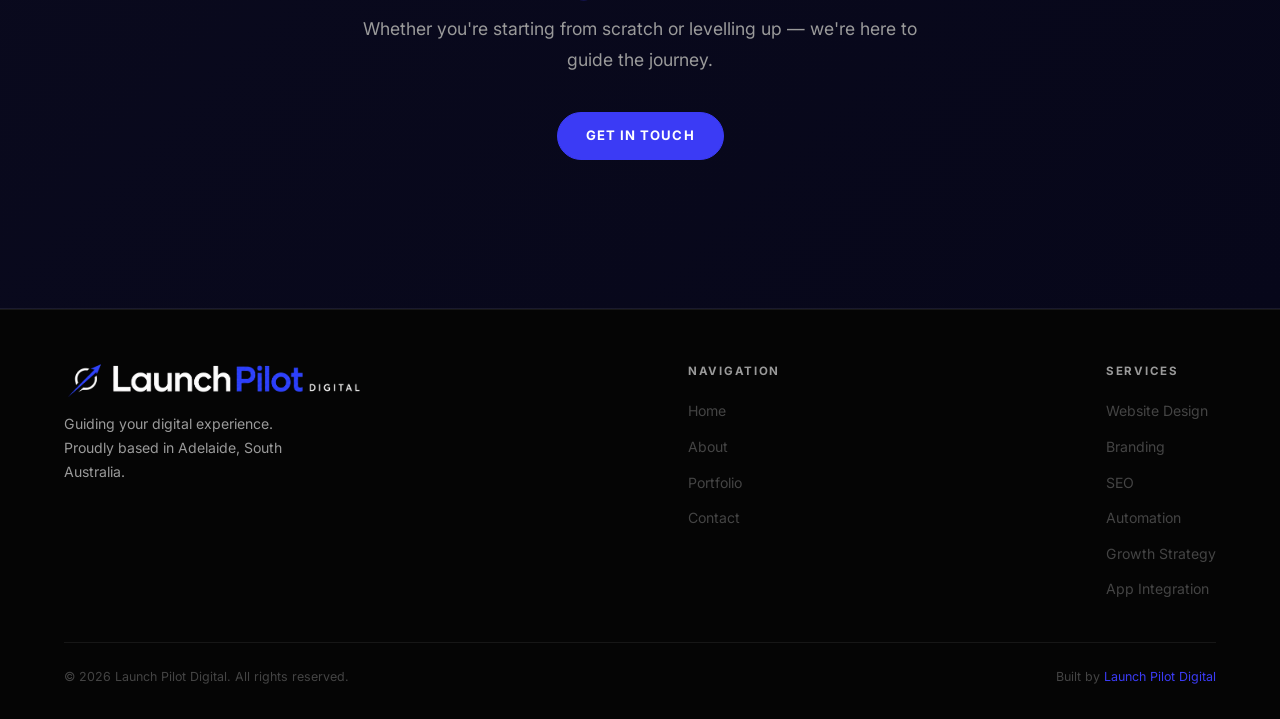
==== commit 68b3b11d: "Add rounded favicon via canvas rendering Static link tag fallback in all pages, JS overrides with a " ====
--- a/about.html
+++ b/about.html
@@ -8,6 +8,7 @@
   <link rel="preconnect" href="https://fonts.googleapis.com">
   <link rel="preconnect" href="https://fonts.gstatic.com" crossorigin>
   <link href="https://fonts.googleapis.com/css2?family=Inter:wght@400;500;600;700;800;900&display=swap" rel="stylesheet">
+  <link rel="icon" href="Assets/Favicon.png">
   <link rel="stylesheet" href="css/style.css">
 </head>
 <body>
--- a/css/style.css
+++ b/css/style.css
@@ -34,26 +34,18 @@
   height: 100%;
 }
 
-@keyframes space-land {
-  from { transform: scale(1.18); filter: blur(8px); }
-  to   { transform: scale(1);    filter: blur(0px); }
-}
-
 .site-wrap {
   transform-origin: 50vw 50vh;
 }
 
-.site-wrap.space-landing {
-  animation: space-land 0.9s cubic-bezier(0.22, 1, 0.36, 1) both;
-}
-
-@keyframes page-zoom-in {
-  from { opacity: 0; transform: scale(0.94); filter: blur(4px); }
-  to   { opacity: 1; transform: scale(1);    filter: blur(0px); }
-}
-
-.site-wrap.transition-entry {
-  animation: page-zoom-in 0.45s cubic-bezier(0.22, 1, 0.36, 1) both;
+/* === Page fade-in — runs on every page load, no JS required === */
+@keyframes page-fade-in {
+  from { opacity: 0; }
+  to   { opacity: 1; }
+}
+
+main {
+  animation: page-fade-in 0.35s ease forwards;
 }
 
 /* === Page Transition Wipe === */
@@ -74,40 +66,6 @@
   to   { clip-path: inset(0 0%   0 0); }
 }
 
-/* Entry — dark cover overlay sweeps off the new page left to right */
-#wipe-entry-cover {
-  position: fixed;
-  inset: 0;
-  background: #06060f;
-  z-index: 9999;
-  pointer-events: none;
-  animation: wipe-entry-exit 0.55s cubic-bezier(0.76, 0, 0.24, 1) forwards;
-}
-
-@keyframes wipe-entry-exit {
-  from { clip-path: inset(0 0% 0 0%); }
-  to   { clip-path: inset(0 0% 0 100%); }
-}
-
-/* Glowing blue leading edge */
-#wipe-edge {
-  position: fixed;
-  top: 0;
-  bottom: 0;
-  left: 0;
-  width: 4px;
-  background: linear-gradient(180deg, rgba(130, 80, 255, 0.9), var(--blue), rgba(130, 80, 255, 0.9));
-  box-shadow: 0 0 12px rgba(59, 59, 245, 1), 0 0 36px rgba(59, 59, 245, 0.7), 0 0 72px rgba(59, 59, 245, 0.3);
-  z-index: 10001;
-  pointer-events: none;
-  animation: wipe-edge-move 0.55s cubic-bezier(0.76, 0, 0.24, 1) both;
-}
-
-@keyframes wipe-edge-move {
-  0%  { left: 0%;   opacity: 1; }
-  88% { opacity: 1; }
-  100%{ left: 100%; opacity: 0; }
-}
 
 
 /* === Back to Top === */
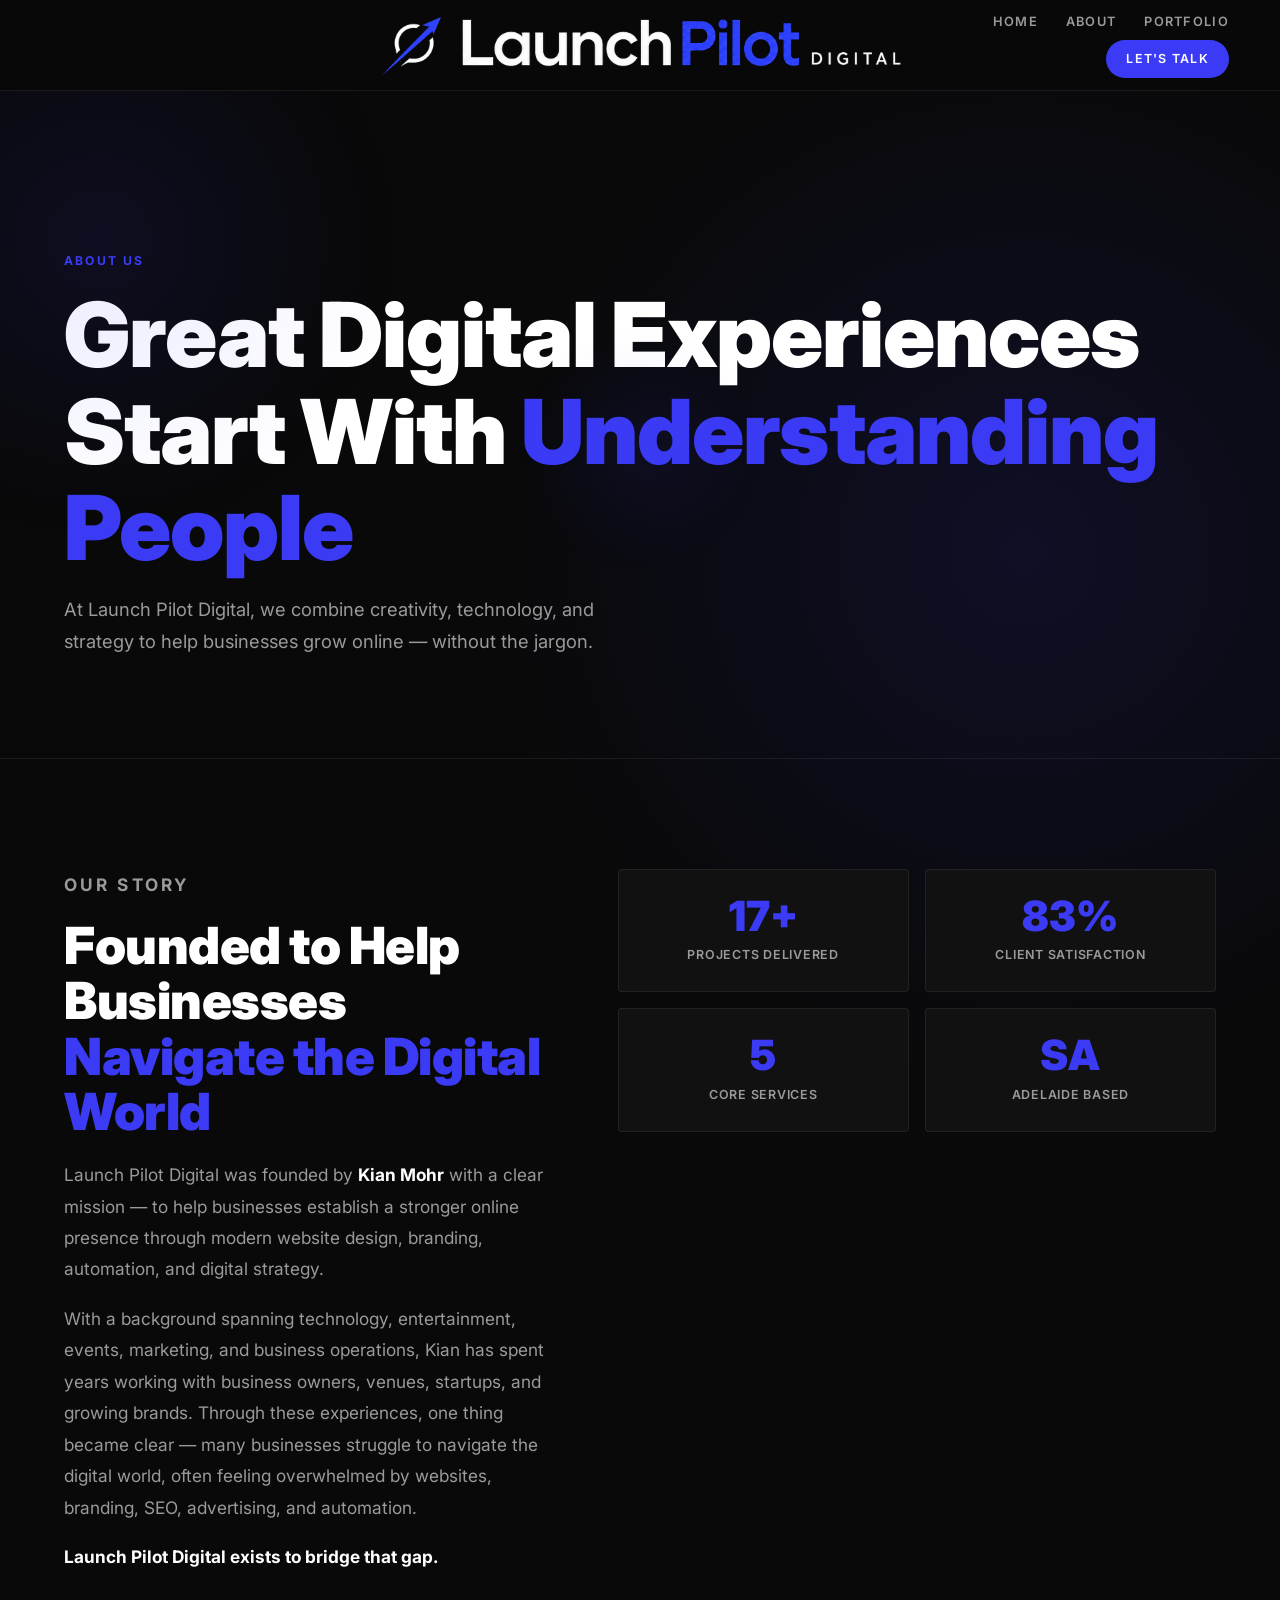
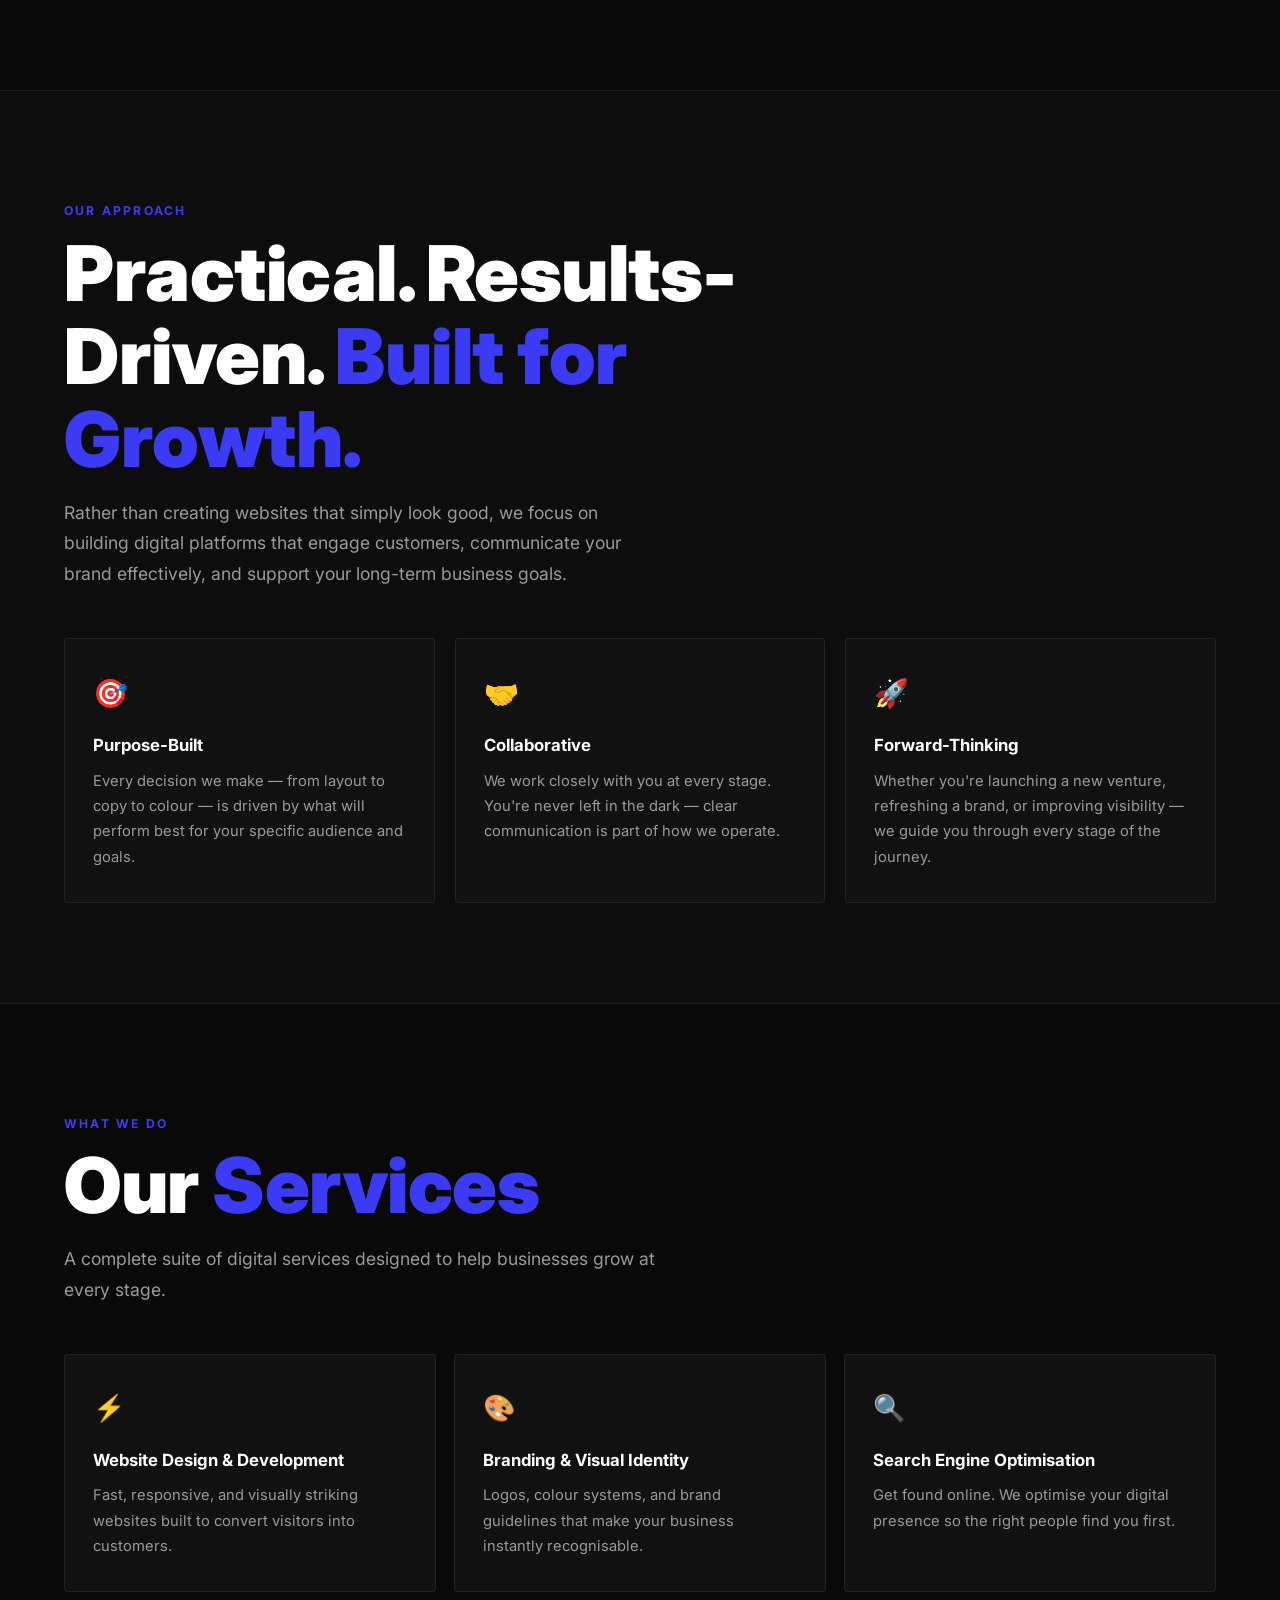
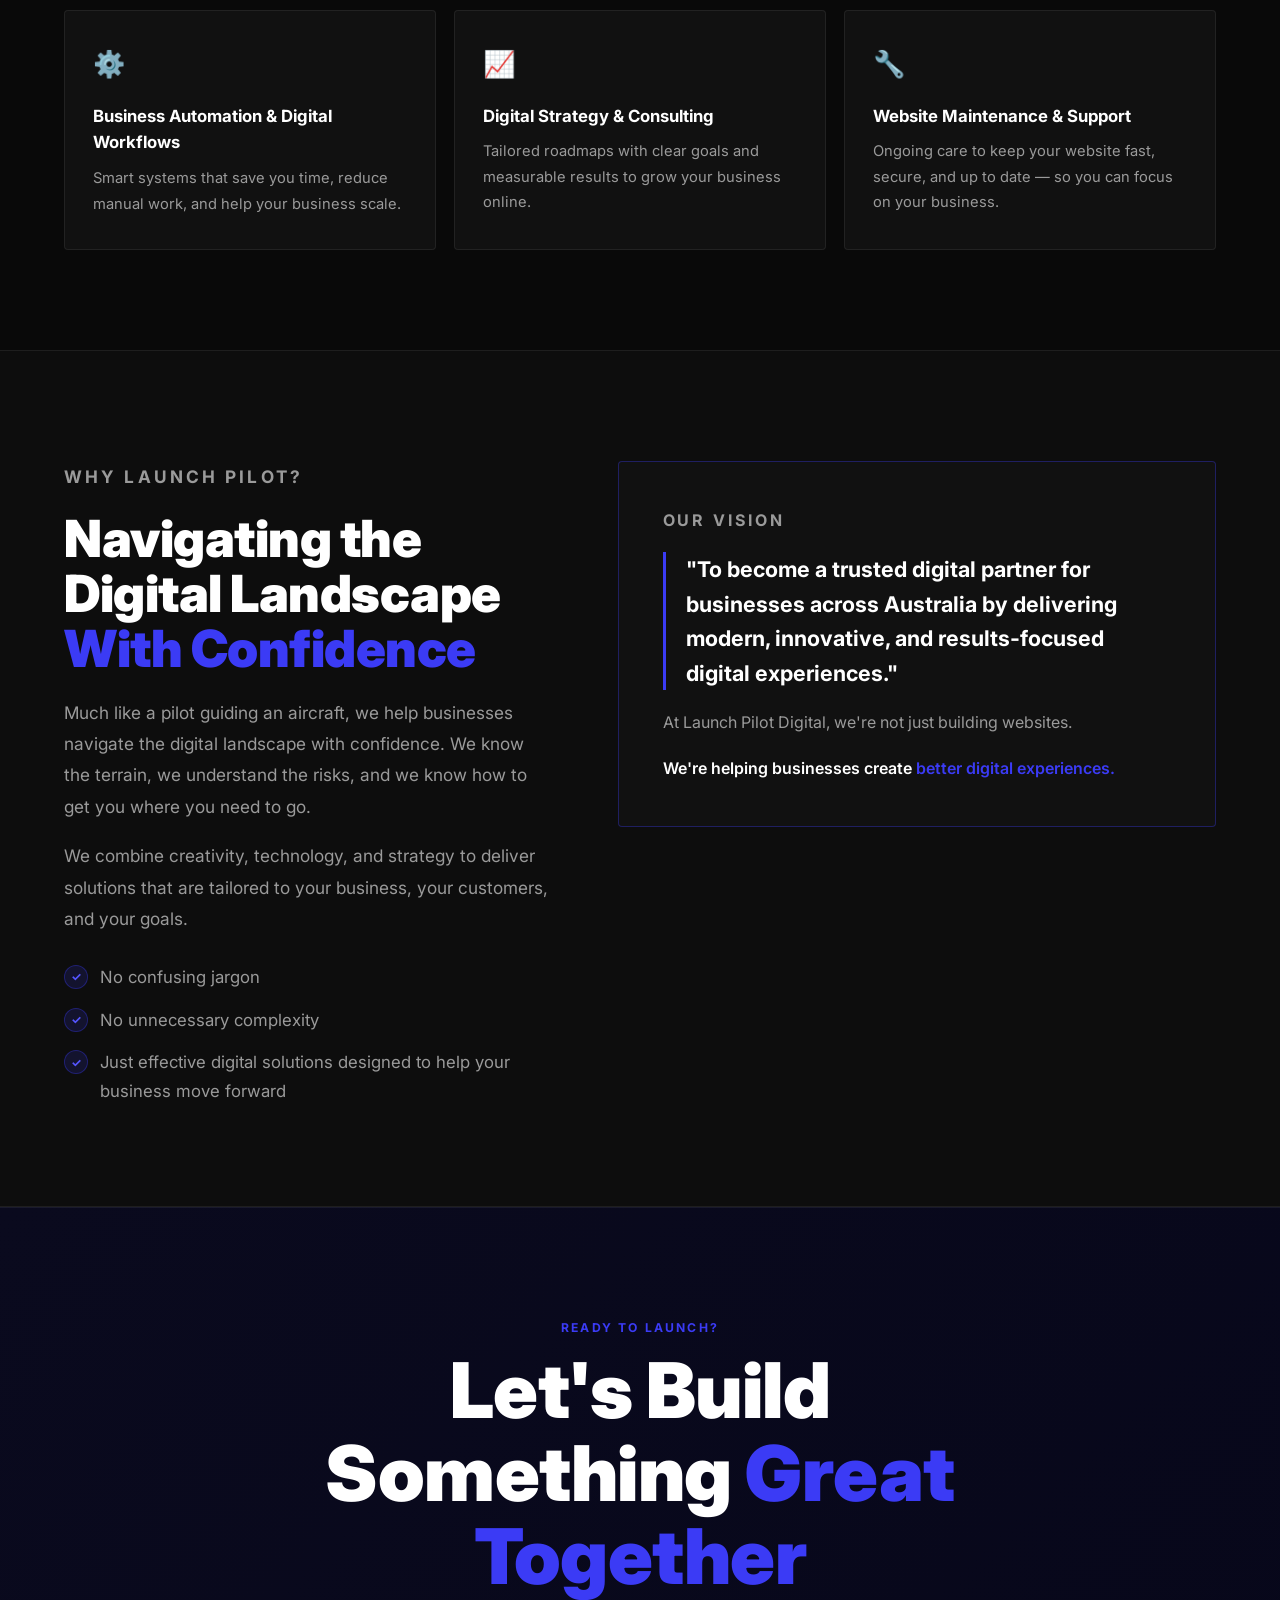
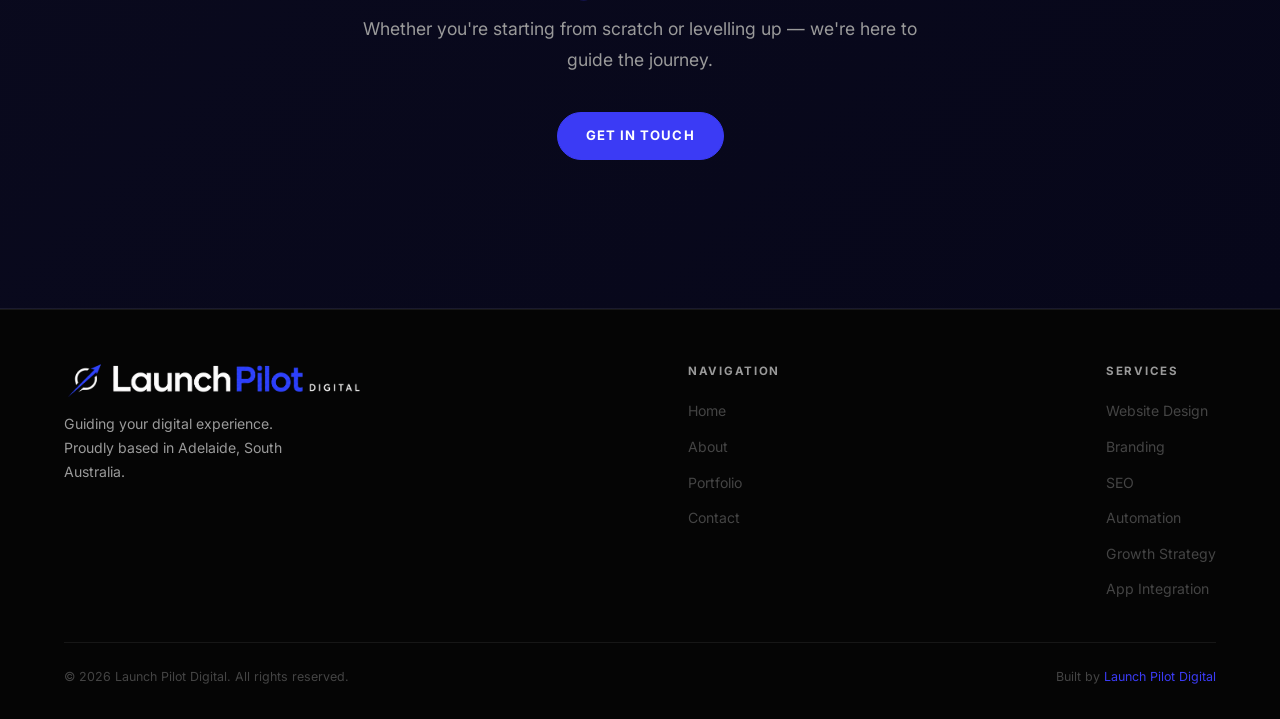
==== commit 49d0ff70: "Add SEO meta tags, Open Graph, JSON-LD, sitemap, and robots.txt - Full meta/OG/Twitter tags on all p" ====
--- a/about.html
+++ b/about.html
@@ -3,8 +3,27 @@
 <head>
   <meta charset="UTF-8">
   <meta name="viewport" content="width=device-width, initial-scale=1.0">
-  <title>About | Launch Pilot Digital</title>
-  <meta name="description" content="Learn about Launch Pilot Digital — founded by Kian Mohr to help businesses establish a stronger online presence through modern website design, branding, and digital strategy.">
+  <title>About | Launch Pilot Digital — Adelaide Digital Agency</title>
+  <meta name="description" content="Learn about Launch Pilot Digital, founded by Kian Mohr. We help Adelaide businesses establish a stronger online presence through website design, branding, SEO, and digital strategy.">
+  <meta name="keywords" content="about Launch Pilot Digital, Kian Mohr, digital agency Adelaide, web design Adelaide">
+  <meta name="author" content="Launch Pilot Digital">
+  <meta name="robots" content="index, follow">
+  <link rel="canonical" href="https://launchpilotdigital.com.au/about.html">
+
+  <!-- Open Graph -->
+  <meta property="og:type" content="website">
+  <meta property="og:url" content="https://launchpilotdigital.com.au/about.html">
+  <meta property="og:title" content="About | Launch Pilot Digital — Adelaide Digital Agency">
+  <meta property="og:description" content="Founded by Kian Mohr to help businesses navigate the digital world with confidence. No jargon. Just results.">
+  <meta property="og:image" content="https://launchpilotdigital.com.au/Assets/Favicon.png">
+  <meta property="og:site_name" content="Launch Pilot Digital">
+
+  <!-- Twitter Card -->
+  <meta name="twitter:card" content="summary">
+  <meta name="twitter:title" content="About | Launch Pilot Digital">
+  <meta name="twitter:description" content="Founded by Kian Mohr to help businesses navigate the digital world with confidence.">
+  <meta name="twitter:image" content="https://launchpilotdigital.com.au/Assets/Favicon.png">
+
   <link rel="preconnect" href="https://fonts.googleapis.com">
   <link rel="preconnect" href="https://fonts.gstatic.com" crossorigin>
   <link href="https://fonts.googleapis.com/css2?family=Inter:wght@400;500;600;700;800;900&display=swap" rel="stylesheet">
--- a/css/style.css
+++ b/css/style.css
@@ -15,23 +15,6 @@
   --shadow:      0 18px 48px rgba(59, 59, 245, 0.1);
   --radius:      4px;
   --transition:  0.22s ease;
-}
-
-/* === Space Intro === */
-#space-intro {
-  position: fixed;
-  inset: 0;
-  background: #000;
-  z-index: 10000;
-  pointer-events: none;
-  transition: opacity 0.6s ease;
-}
-
-#space-intro canvas {
-  position: absolute;
-  inset: 0;
-  width: 100%;
-  height: 100%;
 }
 
 .site-wrap {
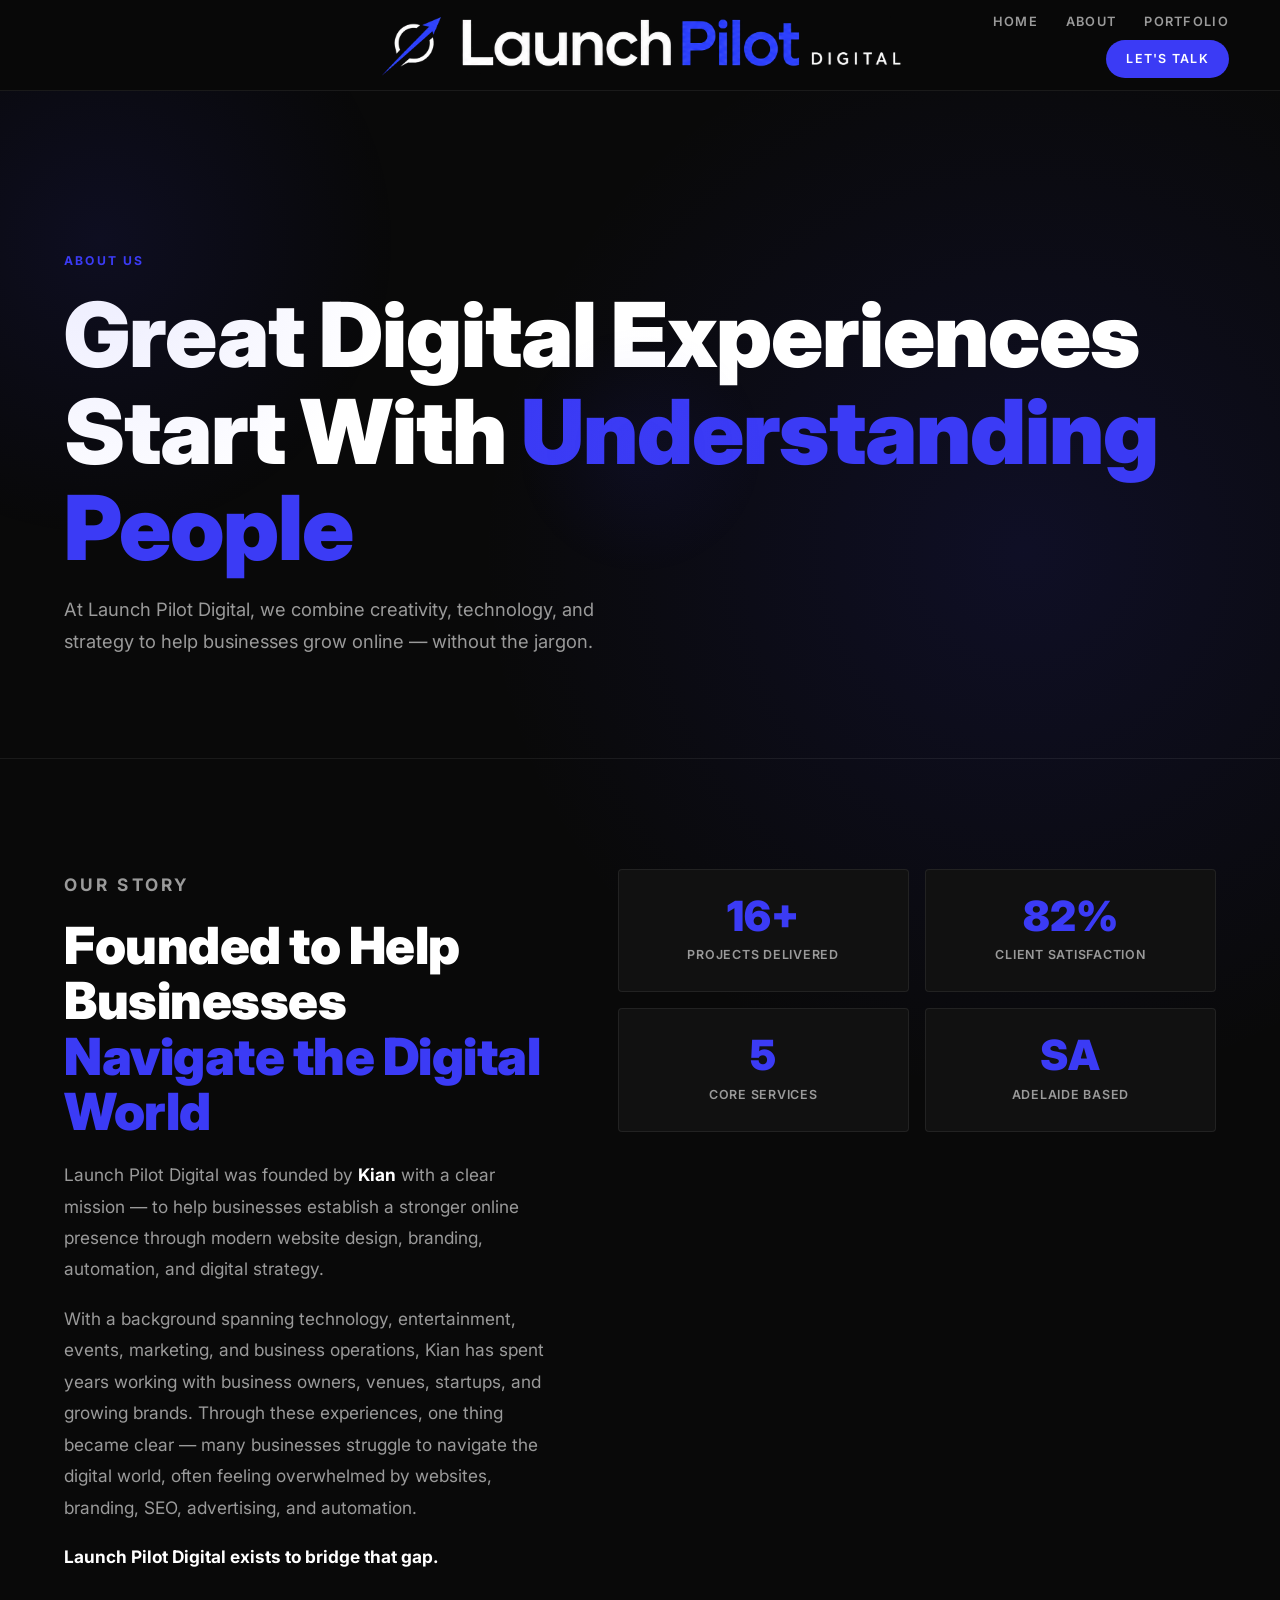
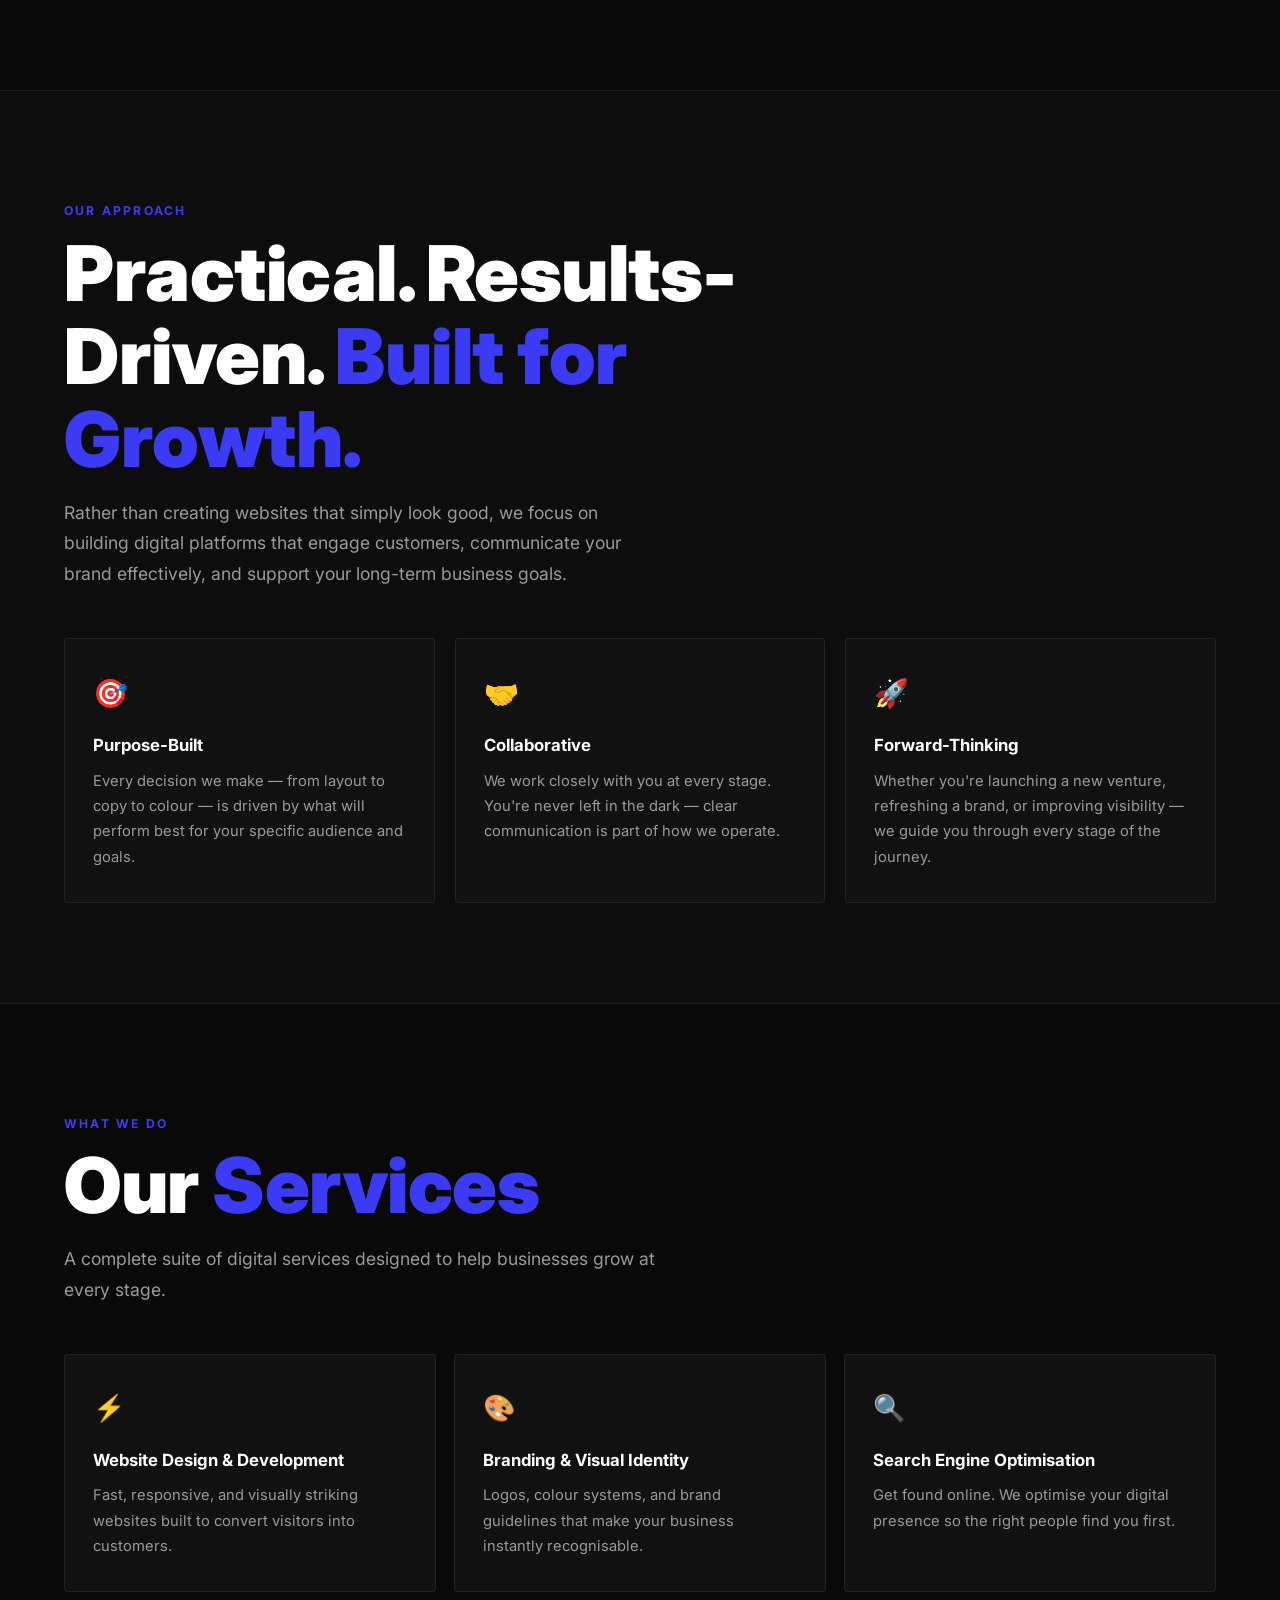
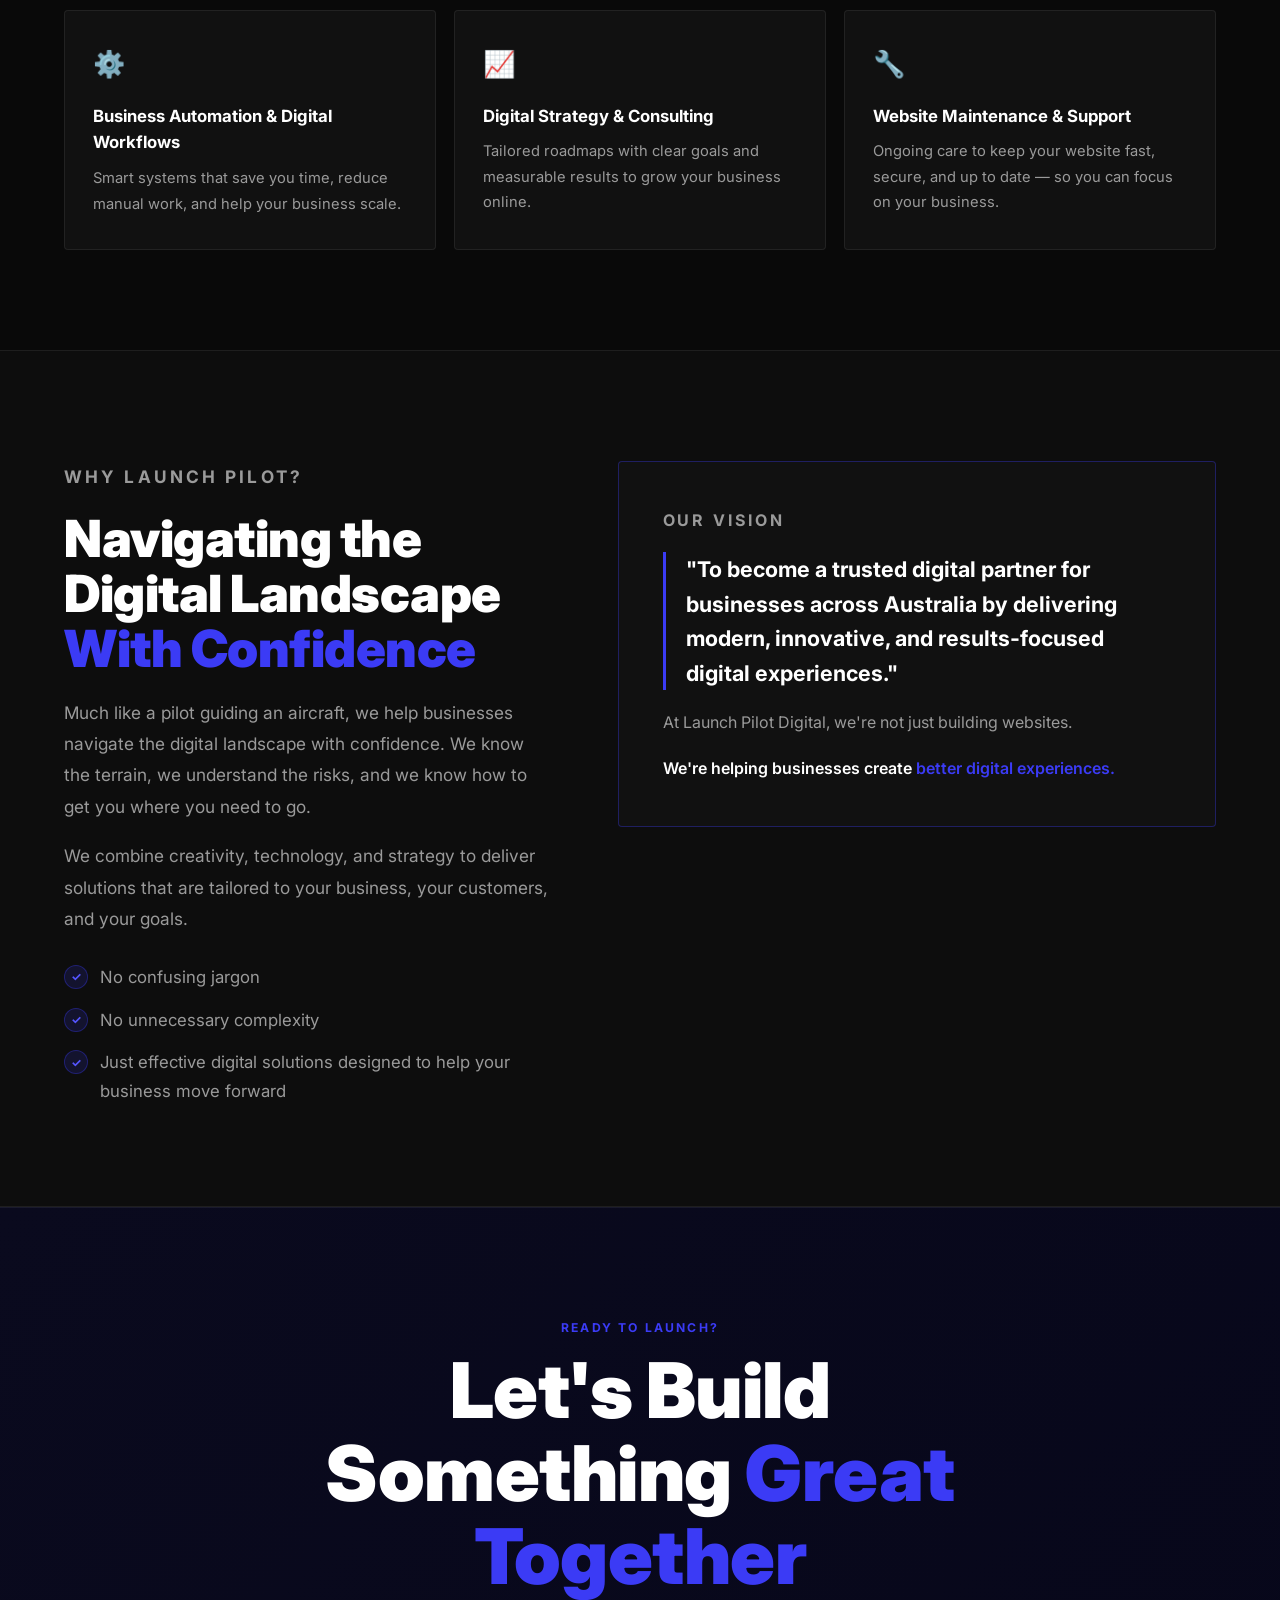
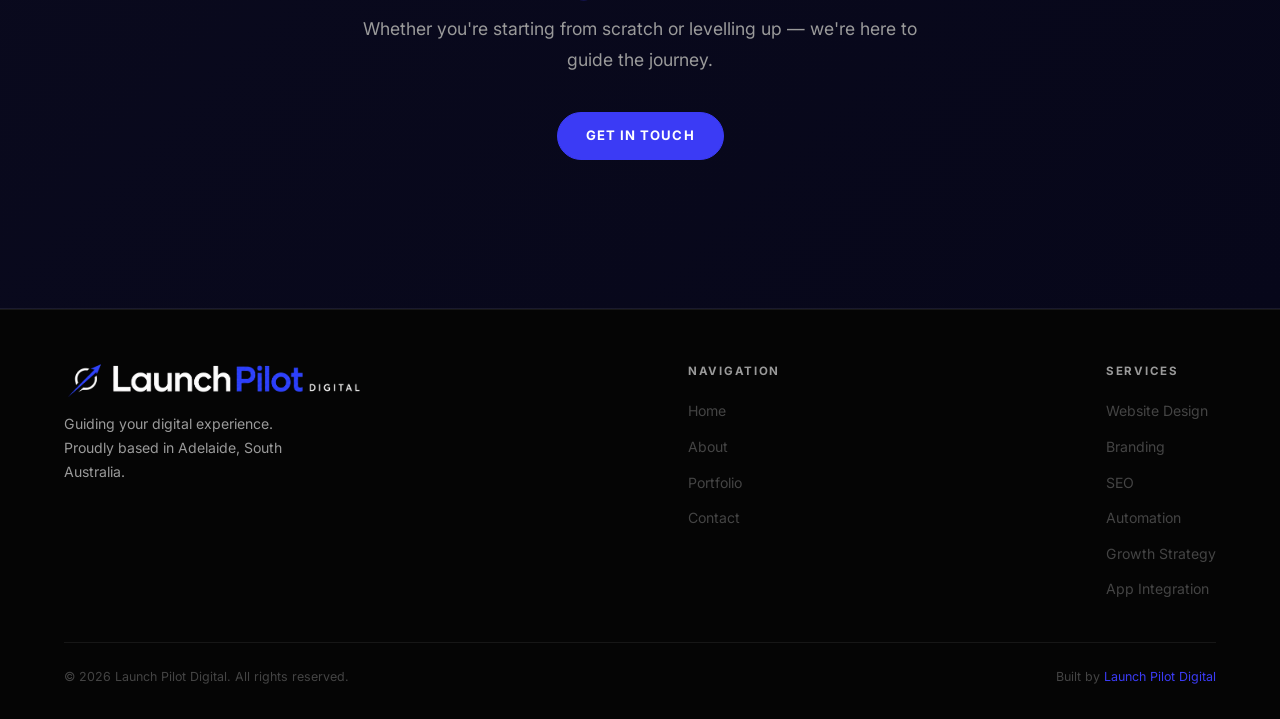
==== commit 0aebc337: "Remove last name from all public-facing content Co-Authored-By: Claude Sonnet 4.6 <noreply@anthropic" ====
--- a/about.html
+++ b/about.html
@@ -4,8 +4,8 @@
   <meta charset="UTF-8">
   <meta name="viewport" content="width=device-width, initial-scale=1.0">
   <title>About | Launch Pilot Digital — Adelaide Digital Agency</title>
-  <meta name="description" content="Learn about Launch Pilot Digital, founded by Kian Mohr. We help Adelaide businesses establish a stronger online presence through website design, branding, SEO, and digital strategy.">
-  <meta name="keywords" content="about Launch Pilot Digital, Kian Mohr, digital agency Adelaide, web design Adelaide">
+  <meta name="description" content="Learn about Launch Pilot Digital, founded by Kian. We help Adelaide businesses establish a stronger online presence through website design, branding, SEO, and digital strategy.">
+  <meta name="keywords" content="about Launch Pilot Digital, Kian, digital agency Adelaide, web design Adelaide">
   <meta name="author" content="Launch Pilot Digital">
   <meta name="robots" content="index, follow">
   <link rel="canonical" href="https://launchpilotdigital.com.au/about.html">
@@ -14,14 +14,14 @@
   <meta property="og:type" content="website">
   <meta property="og:url" content="https://launchpilotdigital.com.au/about.html">
   <meta property="og:title" content="About | Launch Pilot Digital — Adelaide Digital Agency">
-  <meta property="og:description" content="Founded by Kian Mohr to help businesses navigate the digital world with confidence. No jargon. Just results.">
+  <meta property="og:description" content="Founded by Kian to help businesses navigate the digital world with confidence. No jargon. Just results.">
   <meta property="og:image" content="https://launchpilotdigital.com.au/Assets/Favicon.png">
   <meta property="og:site_name" content="Launch Pilot Digital">
 
   <!-- Twitter Card -->
   <meta name="twitter:card" content="summary">
   <meta name="twitter:title" content="About | Launch Pilot Digital">
-  <meta name="twitter:description" content="Founded by Kian Mohr to help businesses navigate the digital world with confidence.">
+  <meta name="twitter:description" content="Founded by Kian to help businesses navigate the digital world with confidence.">
   <meta name="twitter:image" content="https://launchpilotdigital.com.au/Assets/Favicon.png">
 
   <link rel="preconnect" href="https://fonts.googleapis.com">
@@ -75,7 +75,7 @@
         <div class="about-text fade-up">
           <p class="eyebrow">Our Story</p>
           <h2>Founded to Help Businesses <span>Navigate the Digital World</span></h2>
-          <p>Launch Pilot Digital was founded by <strong style="color: var(--white);">Kian Mohr</strong> with a clear mission — to help businesses establish a stronger online presence through modern website design, branding, automation, and digital strategy.</p>
+          <p>Launch Pilot Digital was founded by <strong style="color: var(--white);">Kian</strong> with a clear mission — to help businesses establish a stronger online presence through modern website design, branding, automation, and digital strategy.</p>
           <p>With a background spanning technology, entertainment, events, marketing, and business operations, Kian has spent years working with business owners, venues, startups, and growing brands. Through these experiences, one thing became clear — many businesses struggle to navigate the digital world, often feeling overwhelmed by websites, branding, SEO, advertising, and automation.</p>
           <p><strong style="color: var(--white);">Launch Pilot Digital exists to bridge that gap.</strong></p>
         </div>
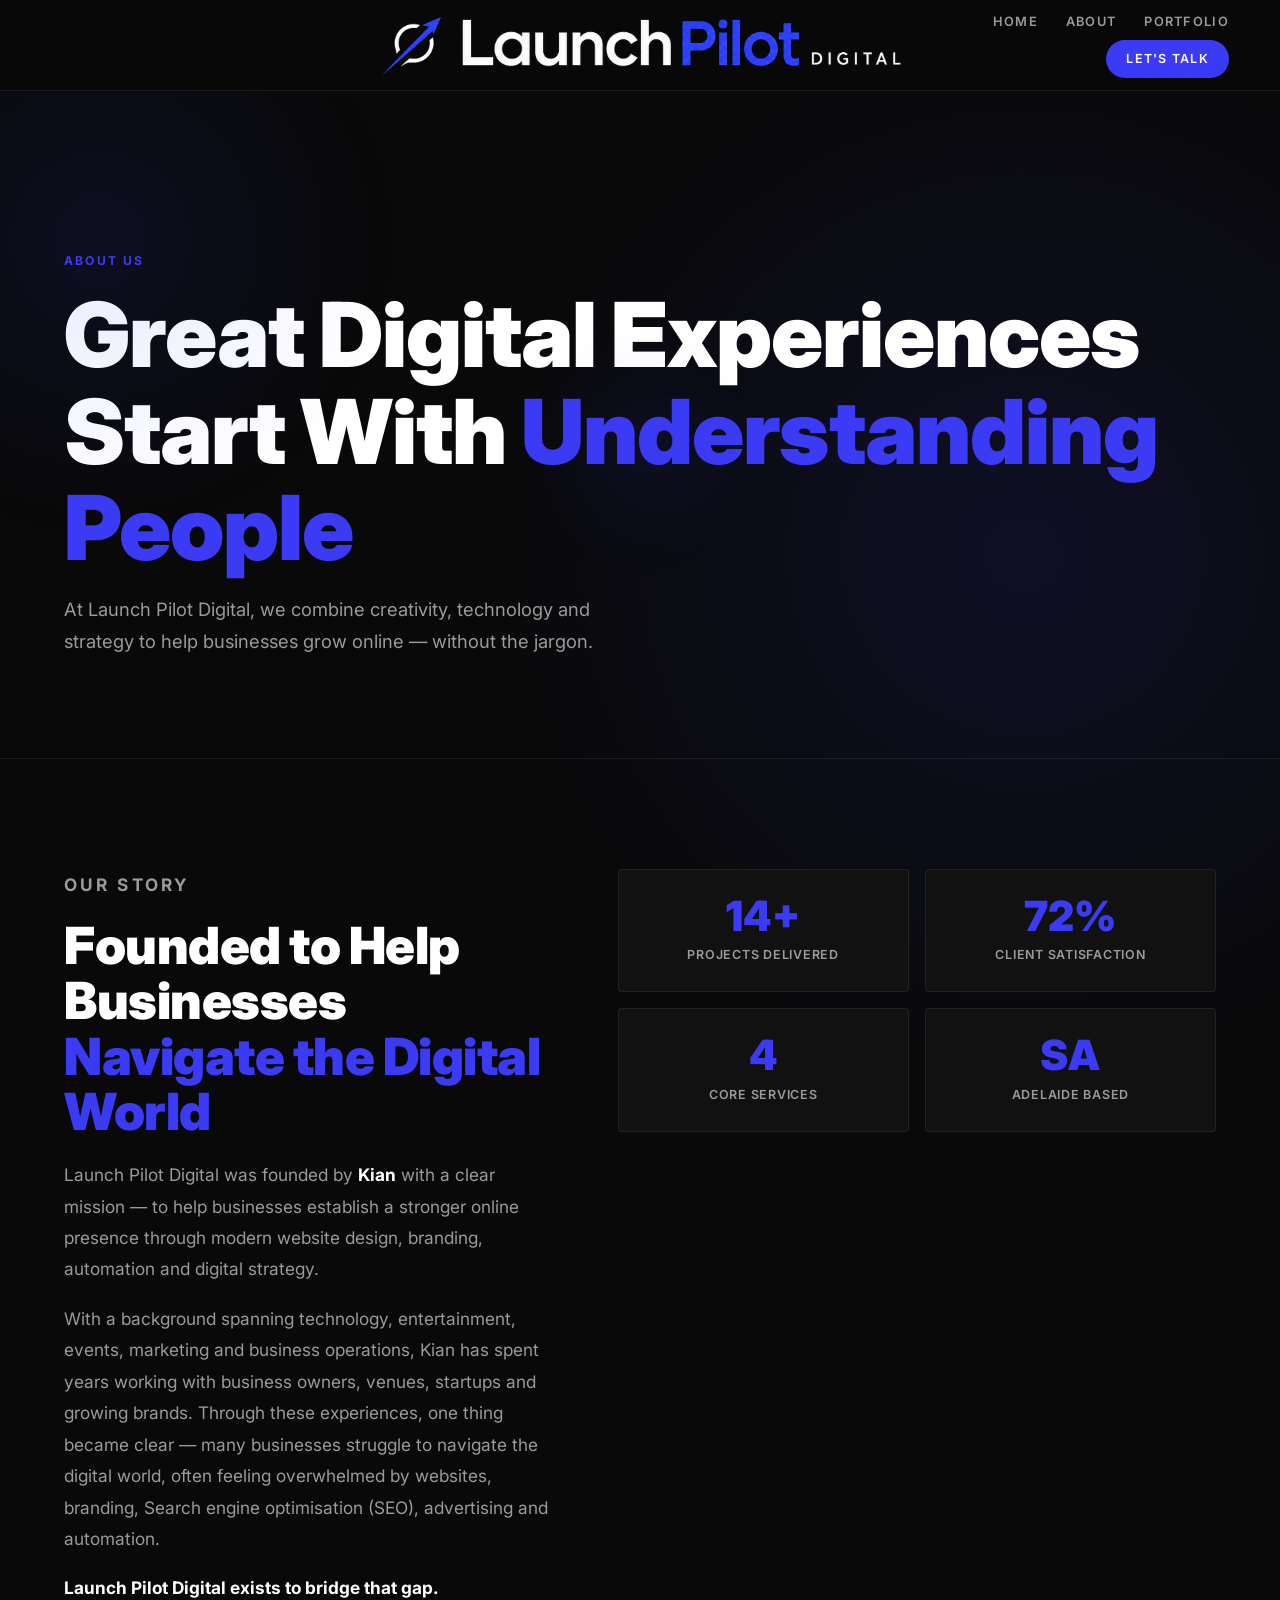
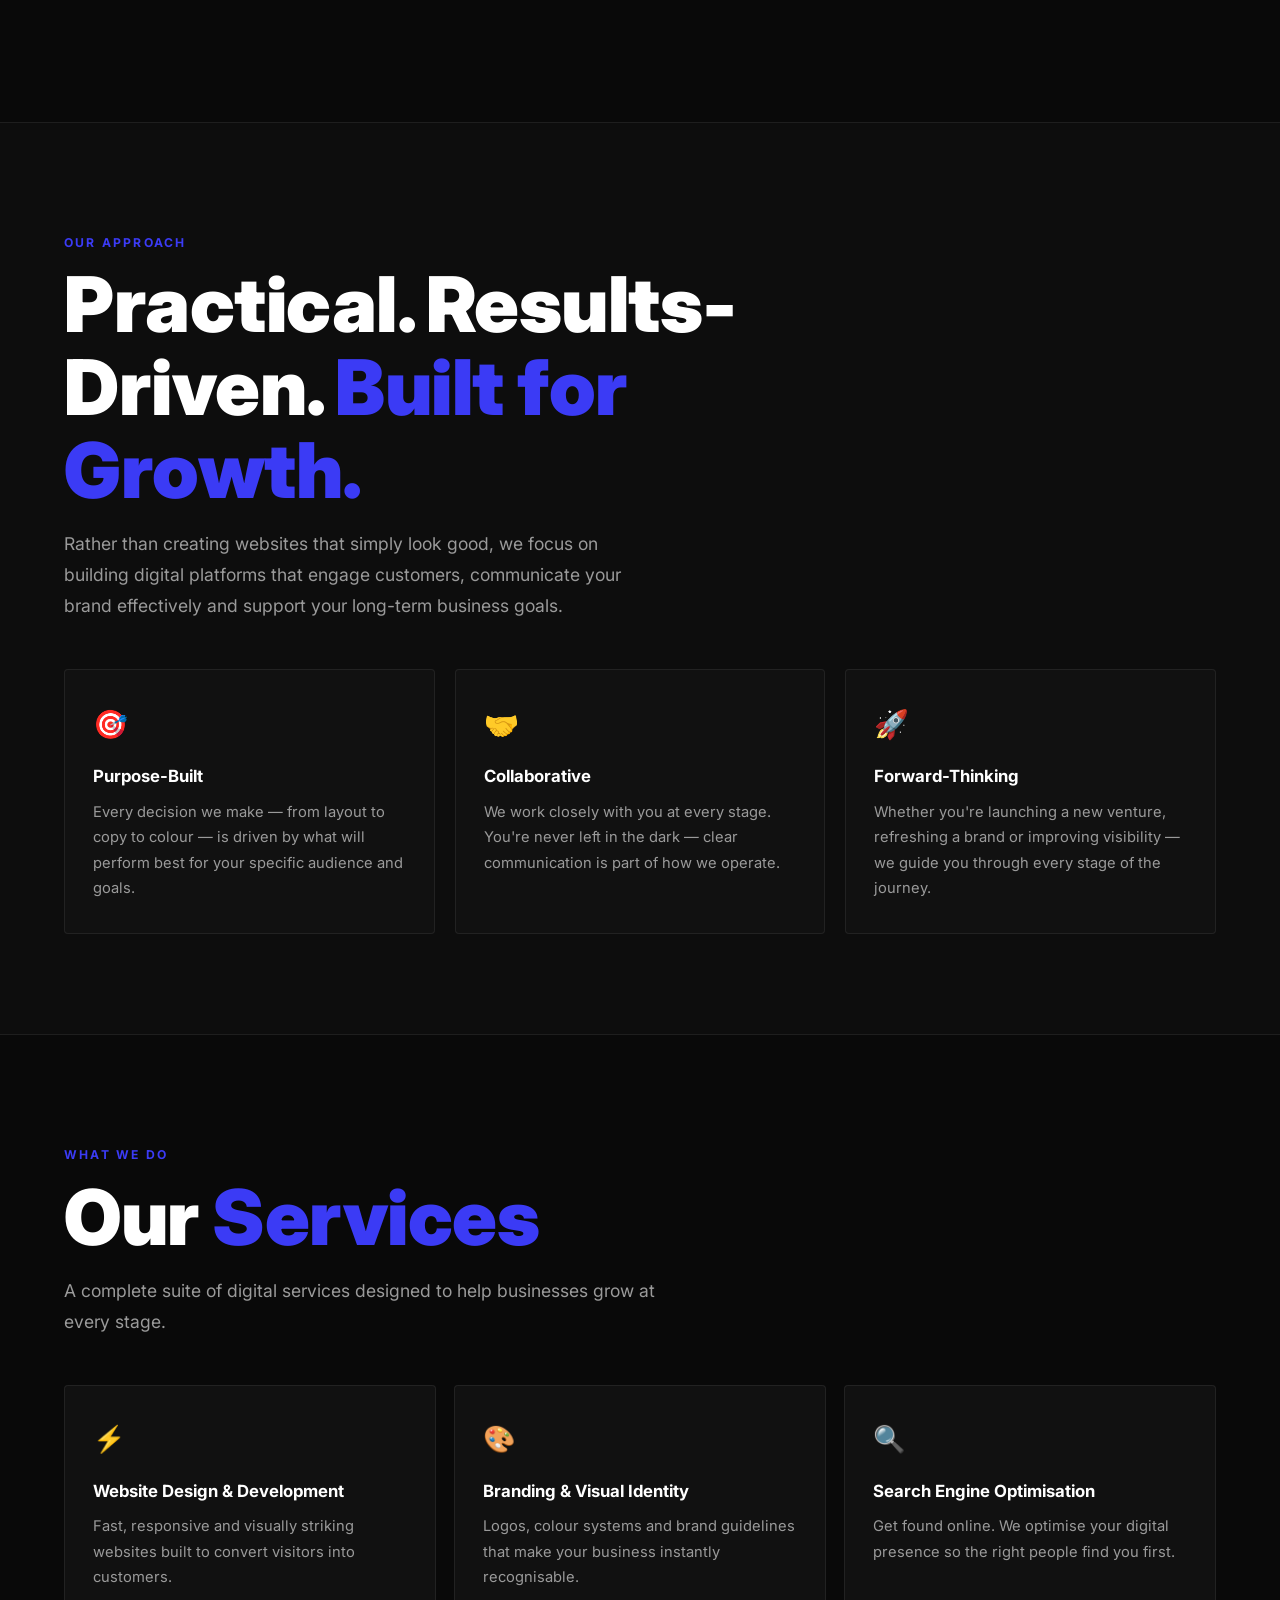
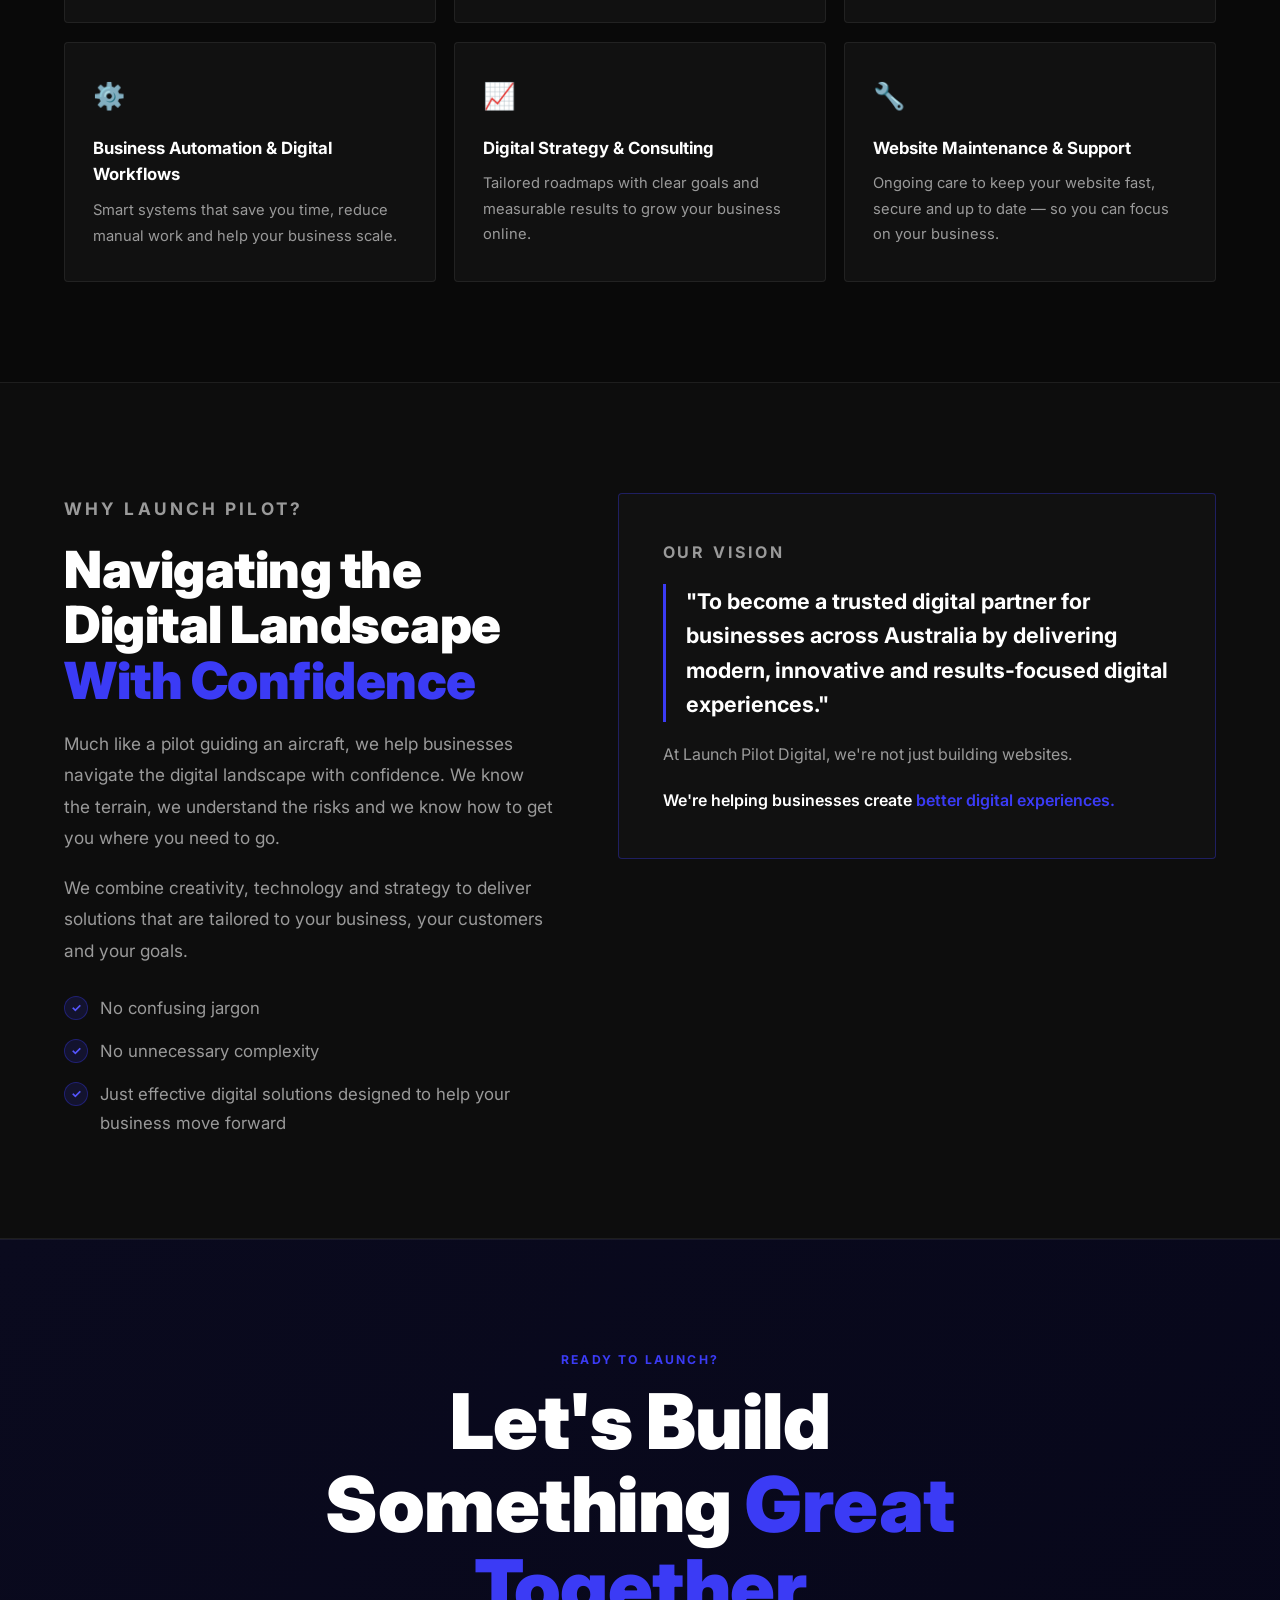
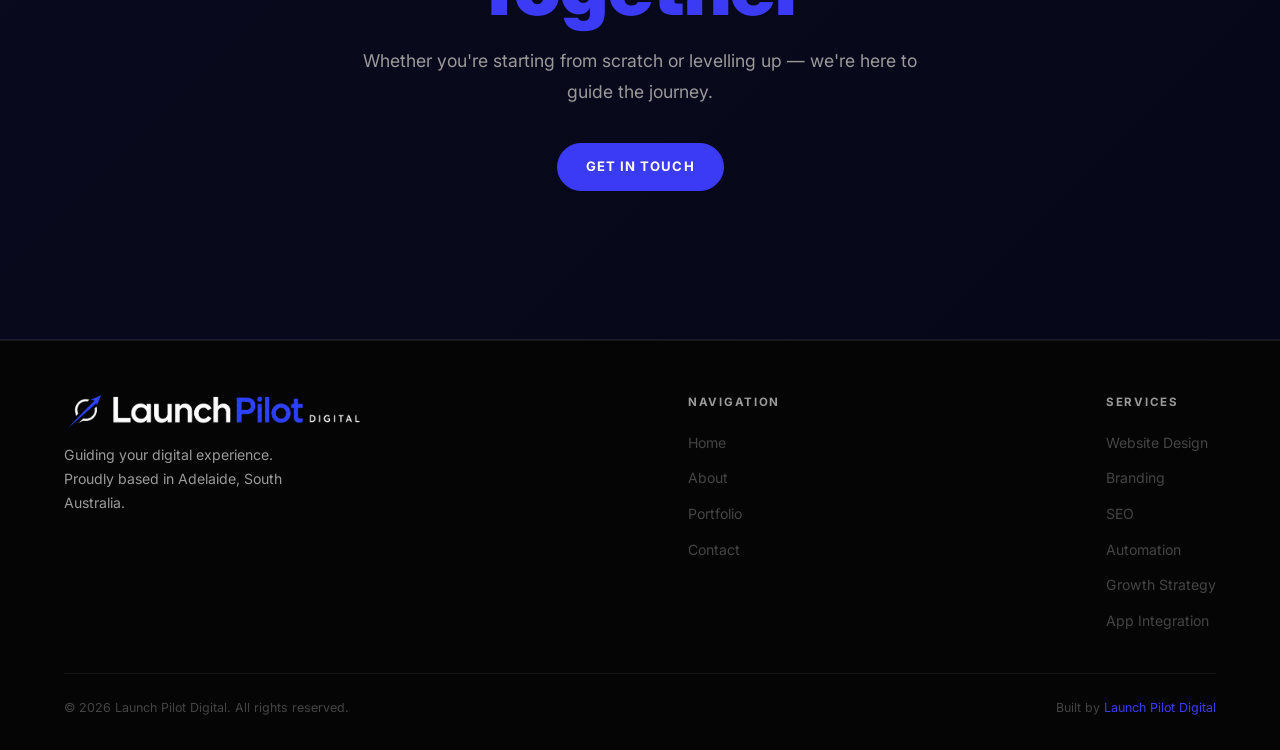
==== commit 6a831fd4: "Drop serial comma in lists for Australian English style Australian style guides omit the comma befor" ====
--- a/about.html
+++ b/about.html
@@ -4,7 +4,7 @@
   <meta charset="UTF-8">
   <meta name="viewport" content="width=device-width, initial-scale=1.0">
   <title>About | Launch Pilot Digital — Adelaide Digital Agency</title>
-  <meta name="description" content="Learn about Launch Pilot Digital, founded by Kian. We help Adelaide businesses establish a stronger online presence through website design, branding, SEO, and digital strategy.">
+  <meta name="description" content="Learn about Launch Pilot Digital, founded by Kian. We help Adelaide businesses establish a stronger online presence through website design, branding, SEO and digital strategy.">
   <meta name="keywords" content="about Launch Pilot Digital, Kian, digital agency Adelaide, web design Adelaide">
   <meta name="author" content="Launch Pilot Digital">
   <meta name="robots" content="index, follow">
@@ -64,7 +64,7 @@
     <section class="page-hero">
       <p class="eyebrow">About Us</p>
       <h1>Great Digital Experiences Start With <span>Understanding People</span></h1>
-      <p>At Launch Pilot Digital, we combine creativity, technology, and strategy to help businesses grow online — without the jargon.</p>
+      <p>At Launch Pilot Digital, we combine creativity, technology and strategy to help businesses grow online — without the jargon.</p>
     </section>
 
     <div class="divider"></div>
@@ -75,8 +75,8 @@
         <div class="about-text fade-up">
           <p class="eyebrow">Our Story</p>
           <h2>Founded to Help Businesses <span>Navigate the Digital World</span></h2>
-          <p>Launch Pilot Digital was founded by <strong style="color: var(--white);">Kian</strong> with a clear mission — to help businesses establish a stronger online presence through modern website design, branding, automation, and digital strategy.</p>
-          <p>With a background spanning technology, entertainment, events, marketing, and business operations, Kian has spent years working with business owners, venues, startups, and growing brands. Through these experiences, one thing became clear — many businesses struggle to navigate the digital world, often feeling overwhelmed by websites, branding, SEO, advertising, and automation.</p>
+          <p>Launch Pilot Digital was founded by <strong style="color: var(--white);">Kian</strong> with a clear mission — to help businesses establish a stronger online presence through modern website design, branding, automation and digital strategy.</p>
+          <p>With a background spanning technology, entertainment, events, marketing and business operations, Kian has spent years working with business owners, venues, startups and growing brands. Through these experiences, one thing became clear — many businesses struggle to navigate the digital world, often feeling overwhelmed by websites, branding, Search engine optimisation (SEO), advertising and automation.</p>
           <p><strong style="color: var(--white);">Launch Pilot Digital exists to bridge that gap.</strong></p>
         </div>
         <div class="about-stats fade-up">
@@ -105,7 +105,7 @@
       <div class="section-heading">
         <p class="eyebrow">Our Approach</p>
         <h2>Practical. Results-Driven. <span>Built for Growth.</span></h2>
-        <p>Rather than creating websites that simply look good, we focus on building digital platforms that engage customers, communicate your brand effectively, and support your long-term business goals.</p>
+        <p>Rather than creating websites that simply look good, we focus on building digital platforms that engage customers, communicate your brand effectively and support your long-term business goals.</p>
       </div>
       <div class="approach-grid fade-up">
         <div class="approach-item">
@@ -121,7 +121,7 @@
         <div class="approach-item">
           <div class="approach-icon">🚀</div>
           <h3>Forward-Thinking</h3>
-          <p>Whether you're launching a new venture, refreshing a brand, or improving visibility — we guide you through every stage of the journey.</p>
+          <p>Whether you're launching a new venture, refreshing a brand or improving visibility — we guide you through every stage of the journey.</p>
         </div>
       </div>
     </section>
@@ -137,12 +137,12 @@
         <div class="service-card fade-up">
           <div class="service-icon">⚡</div>
           <h3>Website Design &amp; Development</h3>
-          <p>Fast, responsive, and visually striking websites built to convert visitors into customers.</p>
+          <p>Fast, responsive and visually striking websites built to convert visitors into customers.</p>
         </div>
         <div class="service-card fade-up">
           <div class="service-icon">🎨</div>
           <h3>Branding &amp; Visual Identity</h3>
-          <p>Logos, colour systems, and brand guidelines that make your business instantly recognisable.</p>
+          <p>Logos, colour systems and brand guidelines that make your business instantly recognisable.</p>
         </div>
         <div class="service-card fade-up">
           <div class="service-icon">🔍</div>
@@ -152,7 +152,7 @@
         <div class="service-card fade-up">
           <div class="service-icon">⚙️</div>
           <h3>Business Automation &amp; Digital Workflows</h3>
-          <p>Smart systems that save you time, reduce manual work, and help your business scale.</p>
+          <p>Smart systems that save you time, reduce manual work and help your business scale.</p>
         </div>
         <div class="service-card fade-up">
           <div class="service-icon">📈</div>
@@ -162,7 +162,7 @@
         <div class="service-card fade-up">
           <div class="service-icon">🔧</div>
           <h3>Website Maintenance &amp; Support</h3>
-          <p>Ongoing care to keep your website fast, secure, and up to date — so you can focus on your business.</p>
+          <p>Ongoing care to keep your website fast, secure and up to date — so you can focus on your business.</p>
         </div>
       </div>
     </section>
@@ -173,8 +173,8 @@
         <div class="about-text fade-up">
           <p class="eyebrow">Why Launch Pilot?</p>
           <h2>Navigating the Digital Landscape <span>With Confidence</span></h2>
-          <p>Much like a pilot guiding an aircraft, we help businesses navigate the digital landscape with confidence. We know the terrain, we understand the risks, and we know how to get you where you need to go.</p>
-          <p>We combine creativity, technology, and strategy to deliver solutions that are tailored to your business, your customers, and your goals.</p>
+          <p>Much like a pilot guiding an aircraft, we help businesses navigate the digital landscape with confidence. We know the terrain, we understand the risks and we know how to get you where you need to go.</p>
+          <p>We combine creativity, technology and strategy to deliver solutions that are tailored to your business, your customers and your goals.</p>
           <div class="no-fluff-list">
             <div class="no-fluff-item">
               <span class="no-fluff-check">✓</span>
@@ -193,7 +193,7 @@
         <div class="vision-card fade-up">
           <p class="eyebrow">Our Vision</p>
           <blockquote>
-            "To become a trusted digital partner for businesses across Australia by delivering modern, innovative, and results-focused digital experiences."
+            "To become a trusted digital partner for businesses across Australia by delivering modern, innovative and results-focused digital experiences."
           </blockquote>
           <p>At Launch Pilot Digital, we're not just building websites.</p>
           <p class="vision-tagline">We're helping businesses create <span>better digital experiences.</span></p>
